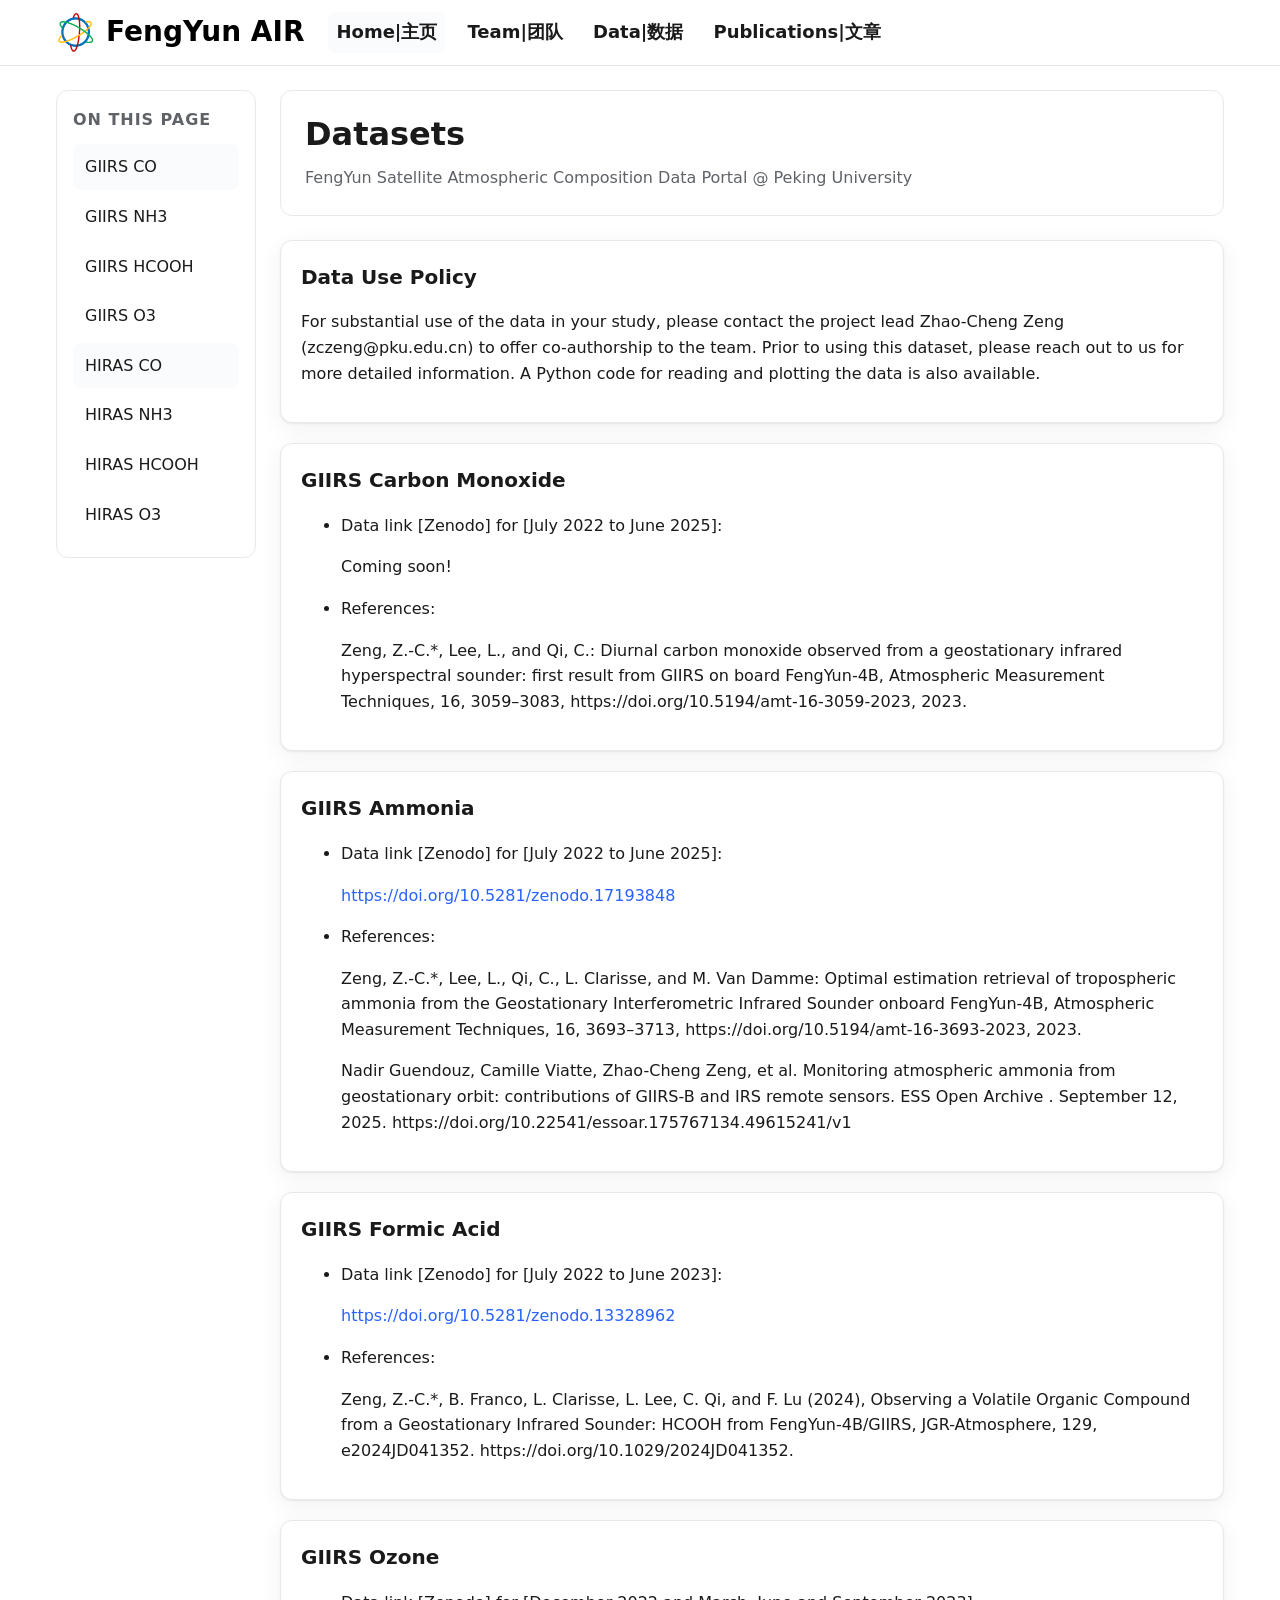
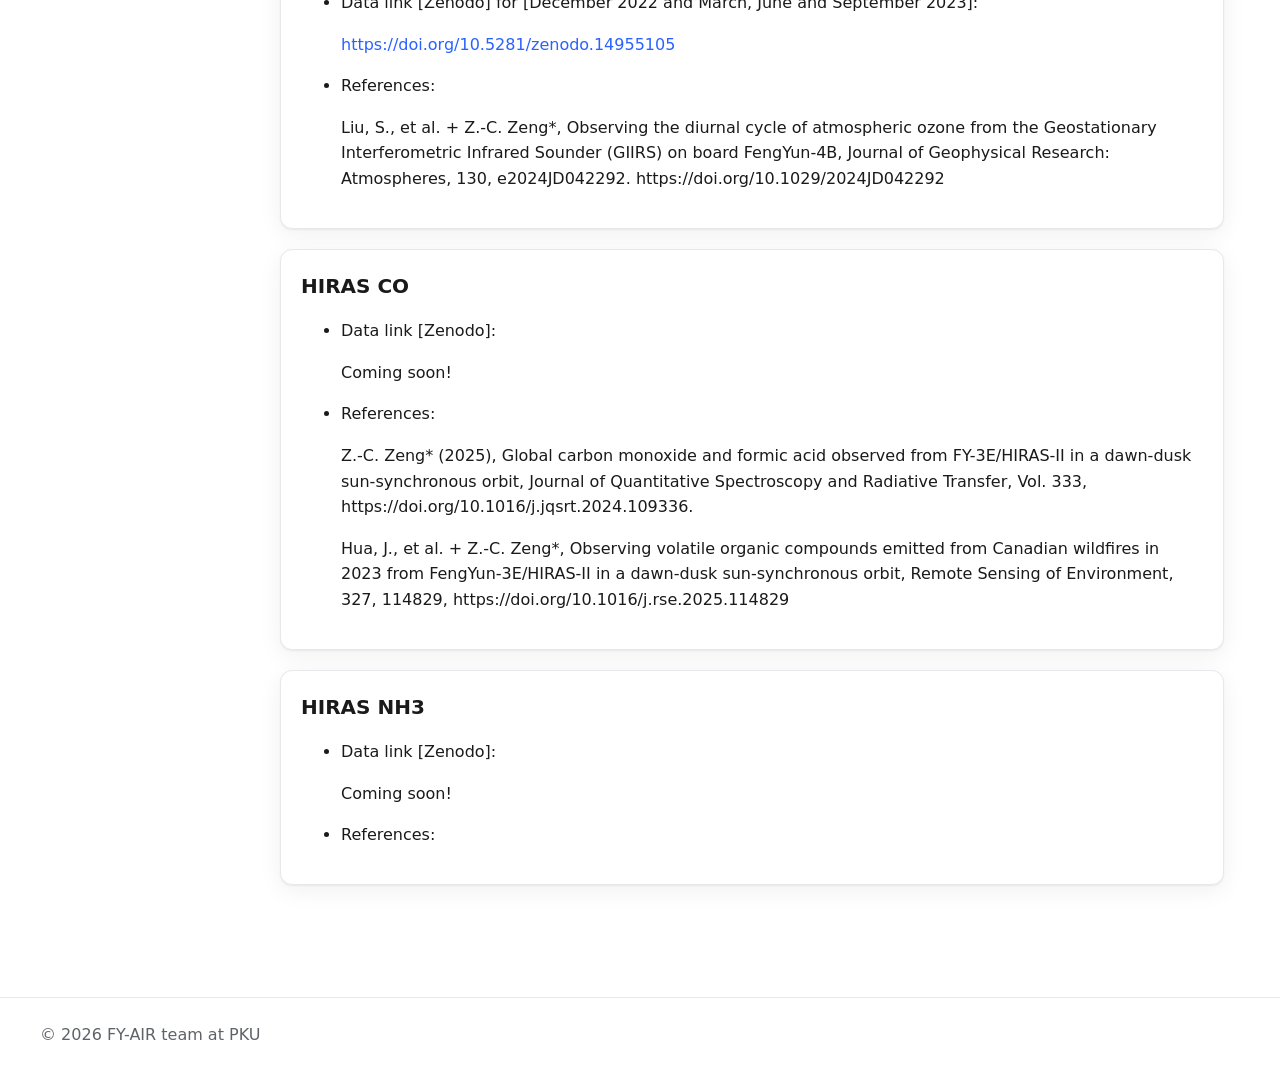
==== data.html @ 56b064bc "Update data.html" ====
<!doctype html>
<html lang="en">
<head>
  <meta charset="utf-8" />
  <meta name="viewport" content="width=device-width, initial-scale=1" />
  <title>FY-AIR</title>
  <meta name="description" content="FengYun satellite atmospheric composition" />
  <style>
    :root {
      --bg: #ffffff;
      --text: #1a1a1a;
      --muted: #5f6368;
      --border: #e6e8eb;
      --primary: #2962ff;
      --primary-ink: #1030a6;
      --nav-bg: #ffffff;
      --nav-blur: rgba(255,255,255,0.8);
      --code-bg: #f6f8fa;
      --card-bg: #fafbfc;
      --shadow: 0 1px 2px rgba(0,0,0,.06), 0 6px 24px rgba(0,0,0,.06);
      --radius: 12px;
      --sw: 1px;
      --content-max: 1200px;
      --sidebar-w: 200px;
    }

    *, *::before, *::after { box-sizing: border-box; }
    html, body { height: 100%; }
    body {
      margin: 0;
      font: 16px/1.6 system-ui, -apple-system, Segoe UI, Roboto, Ubuntu, Cantarell, Noto Sans, "Helvetica Neue", Arial;
      color: var(--text);
      background: var(--bg);
      -webkit-font-smoothing: antialiased;
      -moz-osx-font-smoothing: grayscale;
    }
    img { max-width: 100%; display: block; }
    a { color: var(--primary); text-decoration: none; }
    a:hover { text-decoration: underline; }
    code, pre { font-family: ui-monospace, SFMono-Regular, Menlo, Monaco, Consolas, "Liberation Mono", "Courier New", monospace; }

    .nav {
      position: sticky; top: 0; z-index: 50;
      backdrop-filter: saturate(1.2) blur(6px);
      background: var(--nav-blur);
      border-bottom: var(--sw) solid var(--border);
    }
    .nav .wrap {
      max-width: var(--content-max);
      margin: 0 auto;
      padding: 10px 16px;
      display: flex; align-items: center; gap: 16px;
    }
    .brand { display:flex; align-items:center; gap:10px; font-weight:700; font-size: 22px; }
    .brand .logo {
      position: relative;
      width: 28px;
      height: 28px;
    }
    .brand .logo span,
    .brand .logo::before,
    .brand .logo::after {
      content: '';
      position: absolute;
      border-radius: 50%;
      top: 50%;
      left: 50%;
      transform: translate(-50%, -50%);
      background: transparent;
      border: 2px solid;
    }
    .brand .logo span {
      width: 8px;
      height: 8px;
      border-color: blue;
      z-index: 3;
    }
    .brand .logo::before {
      width: 16px;
      height: 16px;
      border-color: green;
      z-index: 2;
    }
    .brand .logo::after {
      width: 24px;
      height: 24px;
      border-color: red;
      z-index: 1;
    }
    .brand-title {
      font-size: 28px;   /* larger than before (22px) */
      font-weight: 700;
      color: #000000;    /* pure black */
    }
    .navlinks { display:flex; gap:14px; margin-left: 8px; }
    .navlinks a { color: var(--text); padding:6px 8px; border-radius:8px; font-size: 18px; font-weight:600; }
    .navlinks a[aria-current="page"], .navlinks a:hover { background: var(--card-bg); text-decoration:none; }

    .spacer { flex: 1; }
    .menu-btn { display:none; margin-left:4px; border: var(--sw) solid var(--border); background:#fff; border-radius:8px; padding:8px 10px; }

    .layout {
      max-width: var(--content-max);
      margin: 0 auto; padding: 24px 16px 64px;
      display: grid; grid-template-columns: var(--sidebar-w) 1fr;
      gap: 24px;
    }

    .sidebar {
      position: sticky; top: 64px; align-self: start; border: var(--sw) solid var(--border); border-radius: var(--radius); padding: 16px; background: #fff;
      height: max-content;
    }
    .sidebar h3 { margin: 0 0 12px; font-size: 16px; font-weight: 700; text-transform: uppercase; letter-spacing: .06em; color: var(--muted); }
    .snav { list-style: none; padding: 0; margin: 0; }
    .snav li { margin: 4px 0; }
    .snav a { display: block; padding: 10px 12px; border-radius: 8px; color: var(--text); font-size: 16px; font-weight: 500; }
    .snav a.active, .snav a:hover { background: var(--card-bg); text-decoration: none; }

    .content { min-width: 0; }
    .hero {
      border: var(--sw) solid var(--border); border-radius: var(--radius); padding: 24px; background: #fff;
      display: grid; gap: 12px;
    }
    .hero h1 { font-size: 32px; line-height: 1.2; margin: 0; }
    .hero p { margin: 0; color: var(--muted); }
    .hero .cta { display: flex; flex-wrap: wrap; gap: 10px; margin-top: 6px; }
    .btn {
      display:inline-flex; align-items:center; gap:8px; padding:10px 14px; border-radius: 10px; border: var(--sw) solid var(--border); background:#fff;
      font-weight:600; text-decoration:none;
      box-shadow: var(--shadow);
    }
    .btn.primary { background: var(--primary); color:#fff; border-color: transparent; }
    .btn.primary:hover { filter: saturate(1.1) brightness(.98); }

    .three-boxes {
      margin-top: 24px;
      display: flex;
      flex-direction: column;
      gap: 20px;
    }
    .box {
      border: var(--sw) solid var(--border);
      border-radius: var(--radius);
      background: #fff;
      padding: 20px;
      box-shadow: var(--shadow);
    }
    .box h2 {
      margin-top: 0;
      font-size: 20px;
    }

    footer { border-top: var(--sw) solid var(--border); margin-top: 48px; padding: 24px 16px; color: var(--muted); }
    .footwrap { max-width: var(--content-max); margin: 0 auto; display: grid; gap: 12px; }

    @media (max-width: 1100px) {
      .layout { grid-template-columns: 1fr; }
      .sidebar { position: static; }
      .menu-btn { display:inline-flex; }
      .sidebar { display: none; }
      .sidebar.open { display: block; }
    }
  </style>
</head>
<body>
  <nav class="nav" aria-label="Main">
    <div class="wrap">
      <button class="menu-btn" aria-expanded="false" aria-controls="sidebar" id="menuToggle">☰ Menu</button>
      <a class="brand" href="#">
        <img src="img/logo.png" alt="FY-AIR logo" class="logo" style="width:40px;height:auto;" />
        <span class="brand-title">FengYun AIR</span>
      </a>
      <div class="navlinks" role="navigation" aria-label="Primary">
        <a href="index.html" aria-current="page">Home|主页</a>
        <a href="team.html">Team|团队</a>
        <a href="data.html">Data|数据</a>
        <a href="publications.html">Publications|文章</a>
      </div>
      <div class="spacer"></div>
    </div>
  </nav>

  <main class="layout">
    <aside class="sidebar" id="sidebar">
      <h3>On this page</h3>
      <ul class="snav">
        <li><a class="active" href="#giirsco">GIIRS CO</a></li>
        <li><a href="#giirsnh3">GIIRS NH3</a></li>
        <li><a href="#giirshcooh">GIIRS HCOOH</a></li>
        <li><a href="#giirso3">GIIRS O3</a></li>
        <li><a class="active" href="#hirasco">HIRAS CO</a></li>
        <li><a href="#hirasnh3">HIRAS NH3</a></li>
        <li><a href="#hirashcooh">HIRAS HCOOH</a></li>
        <li><a href="#hiraso3">HIRAS O3</a></li>
      </ul>
    </aside>

    <section class="content">
      <div class="hero">
        <h1>Datasets</h1>
        <p>FengYun Satellite Atmospheric Composition Data Portal @ Peking University</p>
      </div>

      <div class="three-boxes">
<!--         <div class="box">
          <h2>Image</h2>
          <img src="https://via.placeholder.com/400x250" alt="Placeholder image" />
        </div> -->
        <div class="box" id="Introduction">
          <h2>Data Use Policy</h2>
          <p>For substantial use of the data in your study, please contact the project lead Zhao-Cheng Zeng (zczeng@pku.edu.cn) to offer co-authorship to the team. 
            Prior to using this dataset, please reach out to us for more detailed information. 
            A Python code for reading and plotting the data is also available. 
            </p>
        </div>
        <div class="box" id="giirsco">
          <h2>GIIRS Carbon Monoxide</h2>
          <ul>
            <li>Data link [Zenodo] for [July 2022 to June 2025]:</li>
            <p>Coming soon!</p>
            <li>References:</li>
            <p>Zeng, Z.-C.*, Lee, L., and Qi, C.: Diurnal carbon monoxide observed from a geostationary infrared hyperspectral sounder: first result from GIIRS on board FengYun-4B, Atmospheric Measurement Techniques, 16, 3059–3083, https://doi.org/10.5194/amt-16-3059-2023, 2023.</p>
          </ul>
        </div>
        <div class="box" id="giirsnh3">
          <h2>GIIRS Ammonia</h2>
          <ul>
            <li>Data link [Zenodo] for [July 2022 to June 2025]:</li>
            <p><a href="https://doi.org/10.5281/zenodo.17193848">https://doi.org/10.5281/zenodo.17193848</a></p>
            <li>References:</li>
            <p>Zeng, Z.-C.*, Lee, L., Qi, C., L. Clarisse, and M. Van Damme: Optimal estimation retrieval of tropospheric ammonia from the Geostationary Interferometric Infrared Sounder onboard FengYun-4B, Atmospheric Measurement Techniques, 16, 3693–3713, https://doi.org/10.5194/amt-16-3693-2023, 2023.</p>
            <p>Nadir Guendouz, Camille Viatte, Zhao-Cheng Zeng, et al. Monitoring atmospheric ammonia from geostationary orbit: contributions of GIIRS-B and IRS remote sensors. ESS Open Archive . September 12, 2025. https://doi.org/10.22541/essoar.175767134.49615241/v1</p>
          </ul>
        </div>
        <div class="box" id="giirshcooh">
          <h2>GIIRS Formic Acid</h2>
          <ul>
            <li>Data link [Zenodo] for [July 2022 to June 2023]:</li>
            <p><a href="https://doi.org/10.5281/zenodo.13328962">https://doi.org/10.5281/zenodo.13328962</a></p>
            <li>References:</li>
            <p>Zeng, Z.-C.*, B. Franco, L. Clarisse, L. Lee, C. Qi, and F. Lu (2024), Observing a Volatile Organic Compound from a Geostationary Infrared Sounder: HCOOH from FengYun-4B/GIIRS, JGR-Atmosphere, 129, e2024JD041352. https://doi.org/10.1029/2024JD041352.</p>
          </ul>
        </div>
        <div class="box" id="giirso3">
          <h2>GIIRS Ozone</h2>
          <ul>
            <li>Data link [Zenodo] for [December 2022 and March, June and September 2023]:</li>
            <p><a href="https://doi.org/10.5281/zenodo.14955105">https://doi.org/10.5281/zenodo.14955105</a></p>
            <li>References:</li>
            <p>Liu, S., et al. + Z.-C. Zeng*, Observing the diurnal cycle of atmospheric ozone from the Geostationary Interferometric Infrared Sounder (GIIRS) on board FengYun-4B, Journal of Geophysical Research: Atmospheres, 130, e2024JD042292. https://doi.org/10.1029/2024JD042292</p>
          </ul>
        </div>
        <div class="box" id="hirasco">
          <h2>HIRAS CO</h2>
          <ul>
            <li>Data link [Zenodo]:</li>
            <p>Coming soon!</p>
            <li>References:</li>
            <p>Z.-C. Zeng* (2025), Global carbon monoxide and formic acid observed from FY-3E/HIRAS-II in a dawn-dusk sun-synchronous orbit, Journal of Quantitative Spectroscopy and Radiative Transfer, Vol. 333, https://doi.org/10.1016/j.jqsrt.2024.109336.</p>
            <p>Hua, J., et al. + Z.-C. Zeng*, Observing volatile organic compounds emitted from Canadian wildfires in 2023 from FengYun-3E/HIRAS-II in a dawn-dusk sun-synchronous orbit, Remote Sensing of Environment, 327, 114829, https://doi.org/10.1016/j.rse.2025.114829</p>
          </ul>
        </div>
        <div class="box" id="hirasnh3">
          <h2>HIRAS NH3</h2>
          <ul>
            <li>Data link [Zenodo]:</li>
            <p>Coming soon!</p>
            <li>References:</li>
            <p></p>
          </ul>
        </div>
      </div>

<!--       <article class="doc" id="team">
        <h1>Team</h1>
        <p>Introduce your project team members here.</p>
      </article>

      <article class="doc" id="data">
        <h1>Data</h1>
        <p>Describe your datasets, sources, and data access instructions.</p>
      </article>

      <article class="doc" id="publications">
        <h1>Publications</h1>
        <p>List your related publications and research outputs here.</p>
      </article> -->
    </section>
  </main>

  <footer>
    <div class="footwrap">
      <div>© <span id="year"></span> FY-AIR team at PKU </div>
    </div>
  </footer>

  <script>
    const y = document.getElementById('year'); if (y) y.textContent = new Date().getFullYear();
    const btn = document.getElementById('menuToggle');
    const sidebar = document.getElementById('sidebar');
    if (btn && sidebar) {
      btn.addEventListener('click', () => {
        const open = sidebar.classList.toggle('open');
        btn.setAttribute('aria-expanded', open ? 'true' : 'false');
      });
    }
  </script>
</body>
</html>
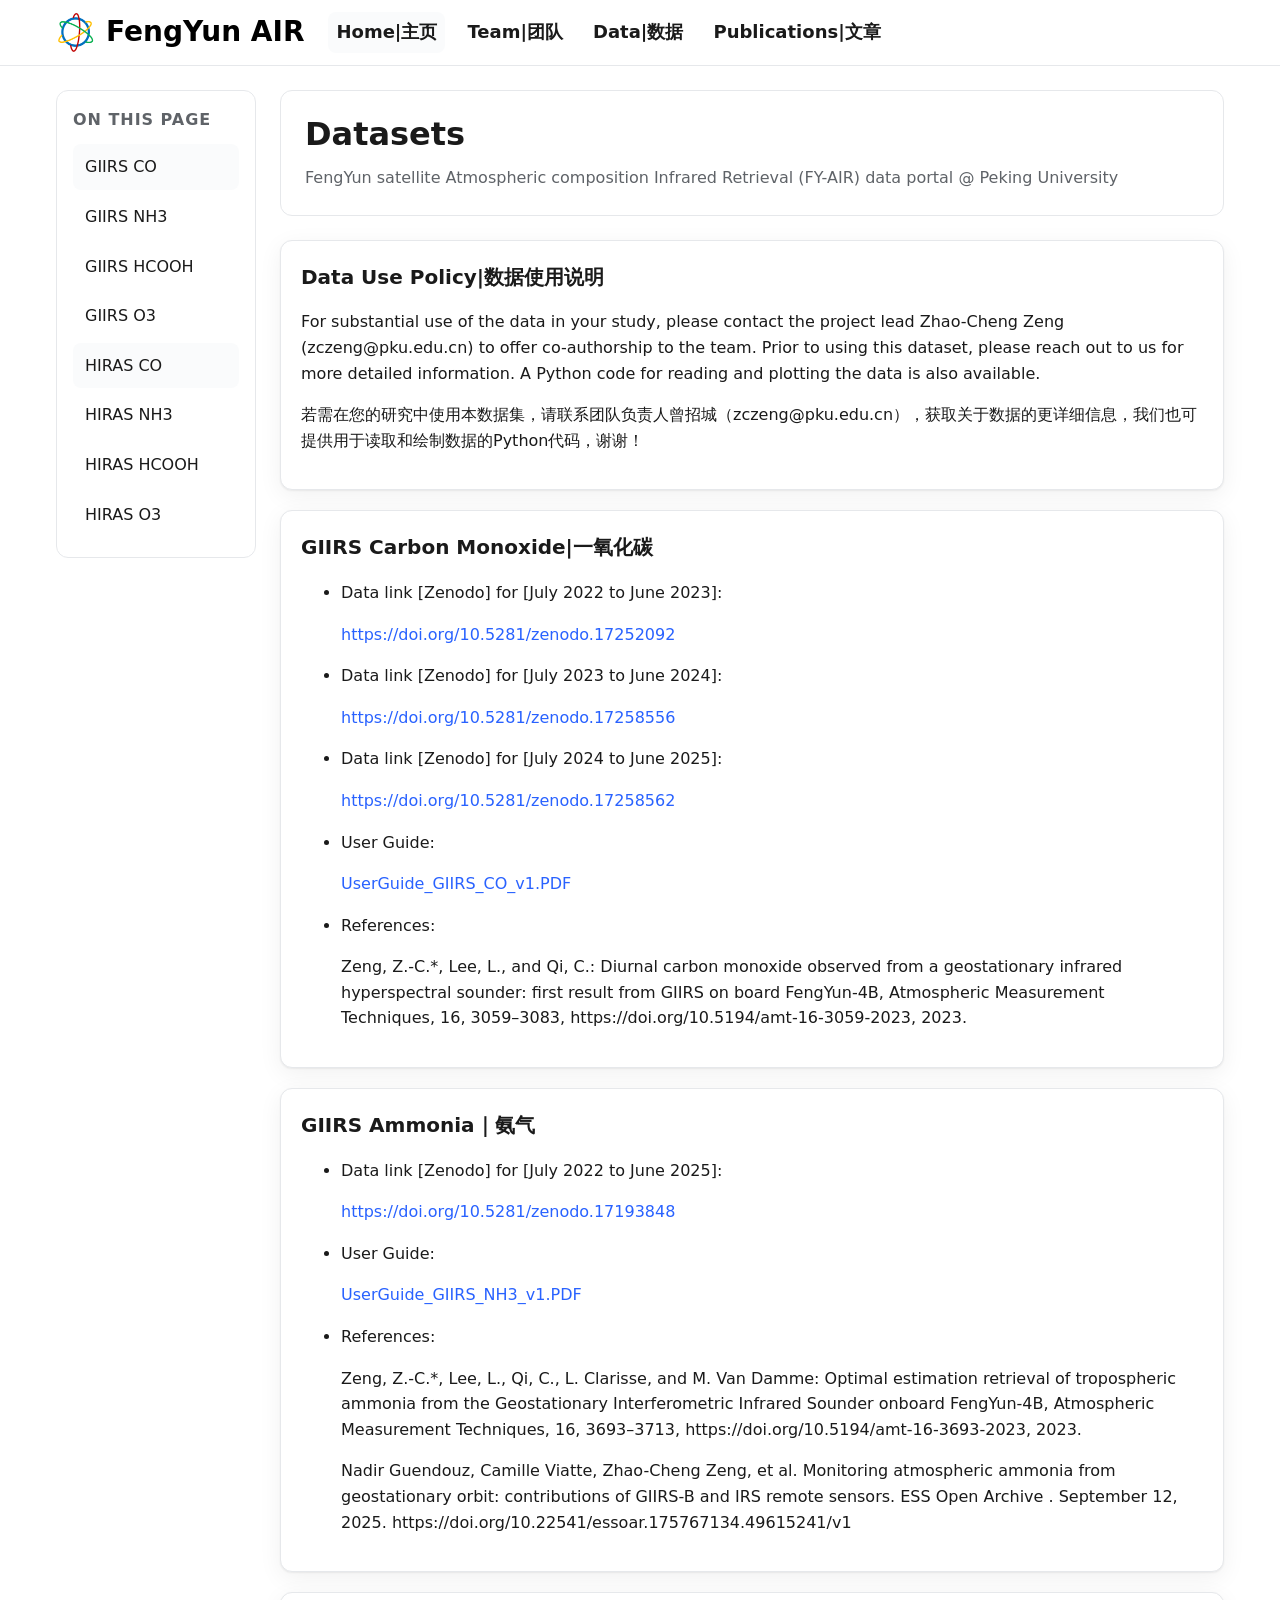
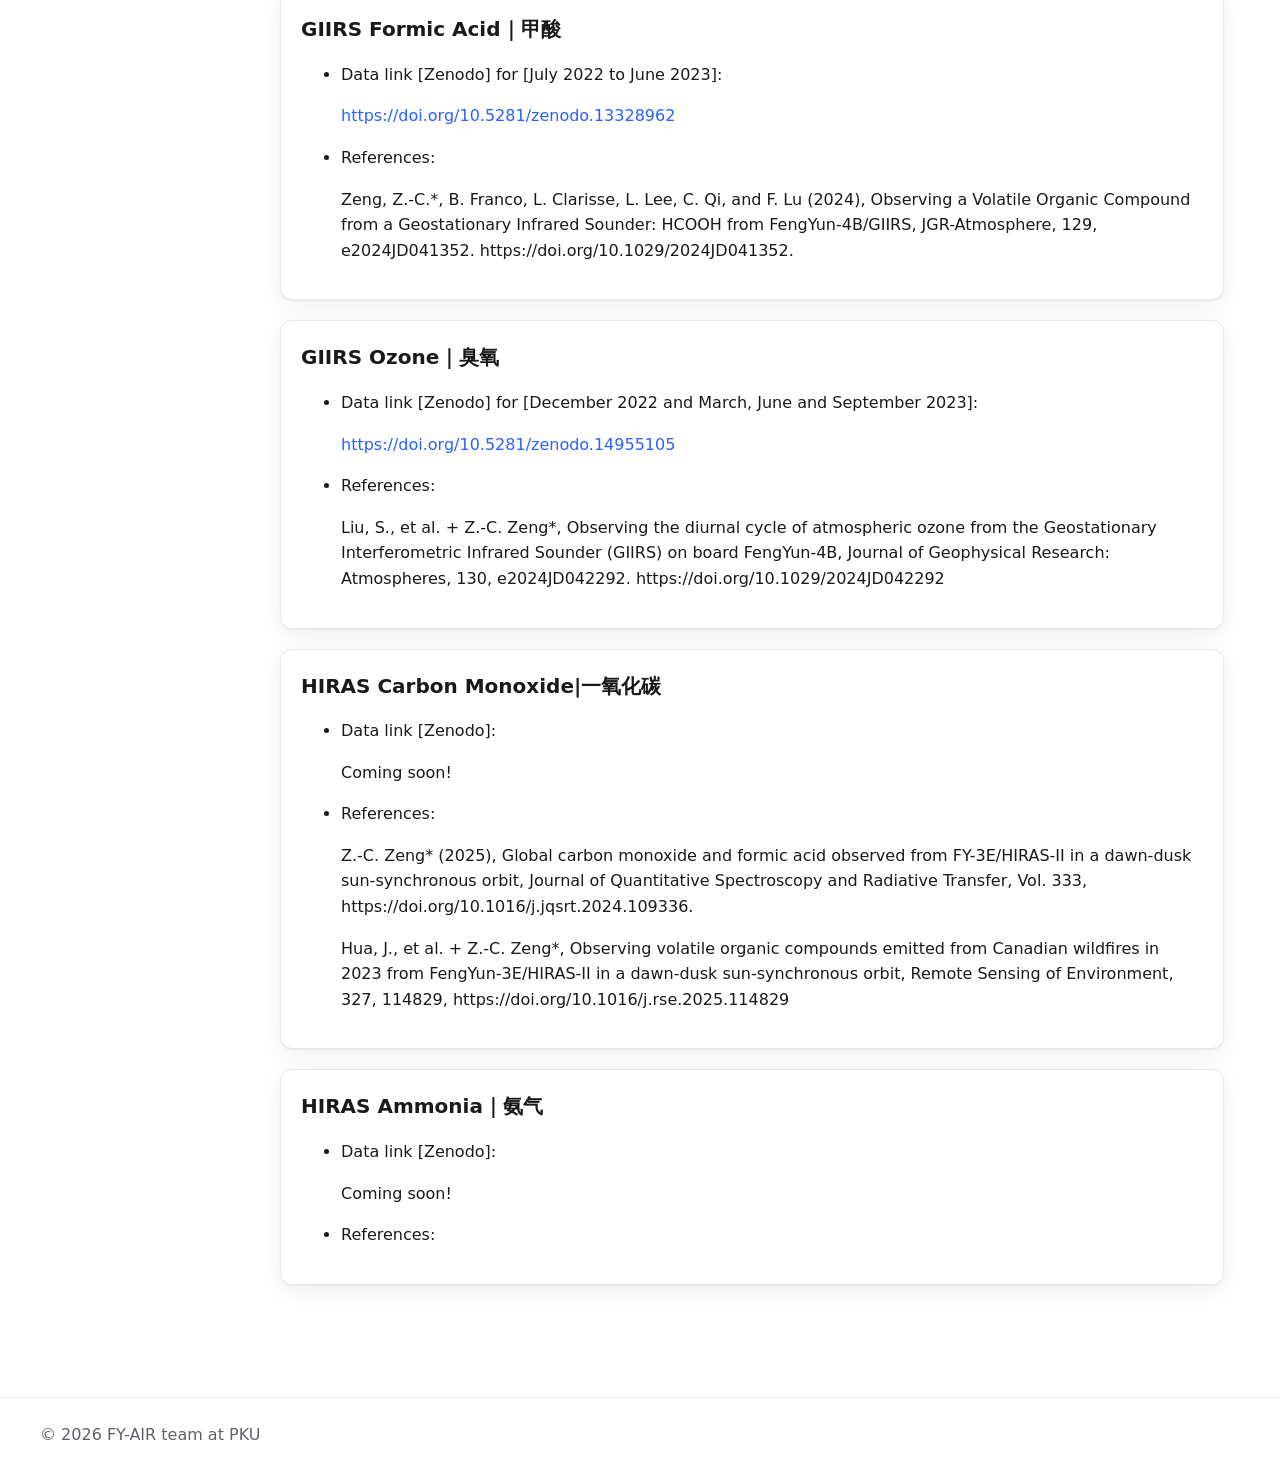
==== commit d416c220: "Update data.html" ====
--- a/data.html
+++ b/data.html
@@ -198,7 +198,7 @@
     <section class="content">
       <div class="hero">
         <h1>Datasets</h1>
-        <p>FengYun Satellite Atmospheric Composition Data Portal @ Peking University</p>
+        <p>FengYun satellite Atmospheric composition Infrared Retrieval (FY-AIR) data portal @ Peking University</p>
       </div>
 
       <div class="three-boxes">
@@ -207,33 +207,41 @@
           <img src="https://via.placeholder.com/400x250" alt="Placeholder image" />
         </div> -->
         <div class="box" id="Introduction">
-          <h2>Data Use Policy</h2>
+          <h2>Data Use Policy|数据使用说明</h2>
           <p>For substantial use of the data in your study, please contact the project lead Zhao-Cheng Zeng (zczeng@pku.edu.cn) to offer co-authorship to the team. 
             Prior to using this dataset, please reach out to us for more detailed information. 
-            A Python code for reading and plotting the data is also available. 
-            </p>
+            A Python code for reading and plotting the data is also available. </p>
+          <p>若需在您的研究中使用本数据集，请联系团队负责人曾招城（zczeng@pku.edu.cn），获取关于数据的更详细信息，我们也可提供用于读取和绘制数据的Python代码，谢谢！</p>
         </div>
         <div class="box" id="giirsco">
-          <h2>GIIRS Carbon Monoxide</h2>
-          <ul>
-            <li>Data link [Zenodo] for [July 2022 to June 2025]:</li>
-            <p>Coming soon!</p>
+          <h2>GIIRS Carbon Monoxide|一氧化碳</h2>
+          <ul>
+            <li>Data link [Zenodo] for [July 2022 to June 2023]:</li>
+            <p><a href="https://doi.org/10.5281/zenodo.17252092">https://doi.org/10.5281/zenodo.17252092</a></p>
+            <li>Data link [Zenodo] for [July 2023 to June 2024]:</li>
+            <p><a href="https://doi.org/10.5281/zenodo.17258556">https://doi.org/10.5281/zenodo.17258556</a></p>
+            <li>Data link [Zenodo] for [July 2024 to June 2025]:</li>
+            <p><a href="https://doi.org/10.5281/zenodo.17258562">https://doi.org/10.5281/zenodo.17258562</a></p>
+            <li>User Guide:</li>
+            <p><a href="doc/UserGuide_GIIRS_CO_v1.PDF">UserGuide_GIIRS_CO_v1.PDF</a></p>
             <li>References:</li>
             <p>Zeng, Z.-C.*, Lee, L., and Qi, C.: Diurnal carbon monoxide observed from a geostationary infrared hyperspectral sounder: first result from GIIRS on board FengYun-4B, Atmospheric Measurement Techniques, 16, 3059–3083, https://doi.org/10.5194/amt-16-3059-2023, 2023.</p>
           </ul>
         </div>
         <div class="box" id="giirsnh3">
-          <h2>GIIRS Ammonia</h2>
+          <h2>GIIRS Ammonia｜氨气</h2>
           <ul>
             <li>Data link [Zenodo] for [July 2022 to June 2025]:</li>
             <p><a href="https://doi.org/10.5281/zenodo.17193848">https://doi.org/10.5281/zenodo.17193848</a></p>
+            <li>User Guide:</li>
+            <p><a href="doc/UserGuide_GIIRS_NH3_v1.PDF">UserGuide_GIIRS_NH3_v1.PDF</a></p>
             <li>References:</li>
             <p>Zeng, Z.-C.*, Lee, L., Qi, C., L. Clarisse, and M. Van Damme: Optimal estimation retrieval of tropospheric ammonia from the Geostationary Interferometric Infrared Sounder onboard FengYun-4B, Atmospheric Measurement Techniques, 16, 3693–3713, https://doi.org/10.5194/amt-16-3693-2023, 2023.</p>
             <p>Nadir Guendouz, Camille Viatte, Zhao-Cheng Zeng, et al. Monitoring atmospheric ammonia from geostationary orbit: contributions of GIIRS-B and IRS remote sensors. ESS Open Archive . September 12, 2025. https://doi.org/10.22541/essoar.175767134.49615241/v1</p>
           </ul>
         </div>
         <div class="box" id="giirshcooh">
-          <h2>GIIRS Formic Acid</h2>
+          <h2>GIIRS Formic Acid｜甲酸</h2>
           <ul>
             <li>Data link [Zenodo] for [July 2022 to June 2023]:</li>
             <p><a href="https://doi.org/10.5281/zenodo.13328962">https://doi.org/10.5281/zenodo.13328962</a></p>
@@ -242,7 +250,7 @@
           </ul>
         </div>
         <div class="box" id="giirso3">
-          <h2>GIIRS Ozone</h2>
+          <h2>GIIRS Ozone｜臭氧</h2>
           <ul>
             <li>Data link [Zenodo] for [December 2022 and March, June and September 2023]:</li>
             <p><a href="https://doi.org/10.5281/zenodo.14955105">https://doi.org/10.5281/zenodo.14955105</a></p>
@@ -251,7 +259,7 @@
           </ul>
         </div>
         <div class="box" id="hirasco">
-          <h2>HIRAS CO</h2>
+          <h2>HIRAS Carbon Monoxide|一氧化碳</h2>
           <ul>
             <li>Data link [Zenodo]:</li>
             <p>Coming soon!</p>
@@ -261,7 +269,7 @@
           </ul>
         </div>
         <div class="box" id="hirasnh3">
-          <h2>HIRAS NH3</h2>
+          <h2>HIRAS Ammonia｜氨气</h2>
           <ul>
             <li>Data link [Zenodo]:</li>
             <p>Coming soon!</p>
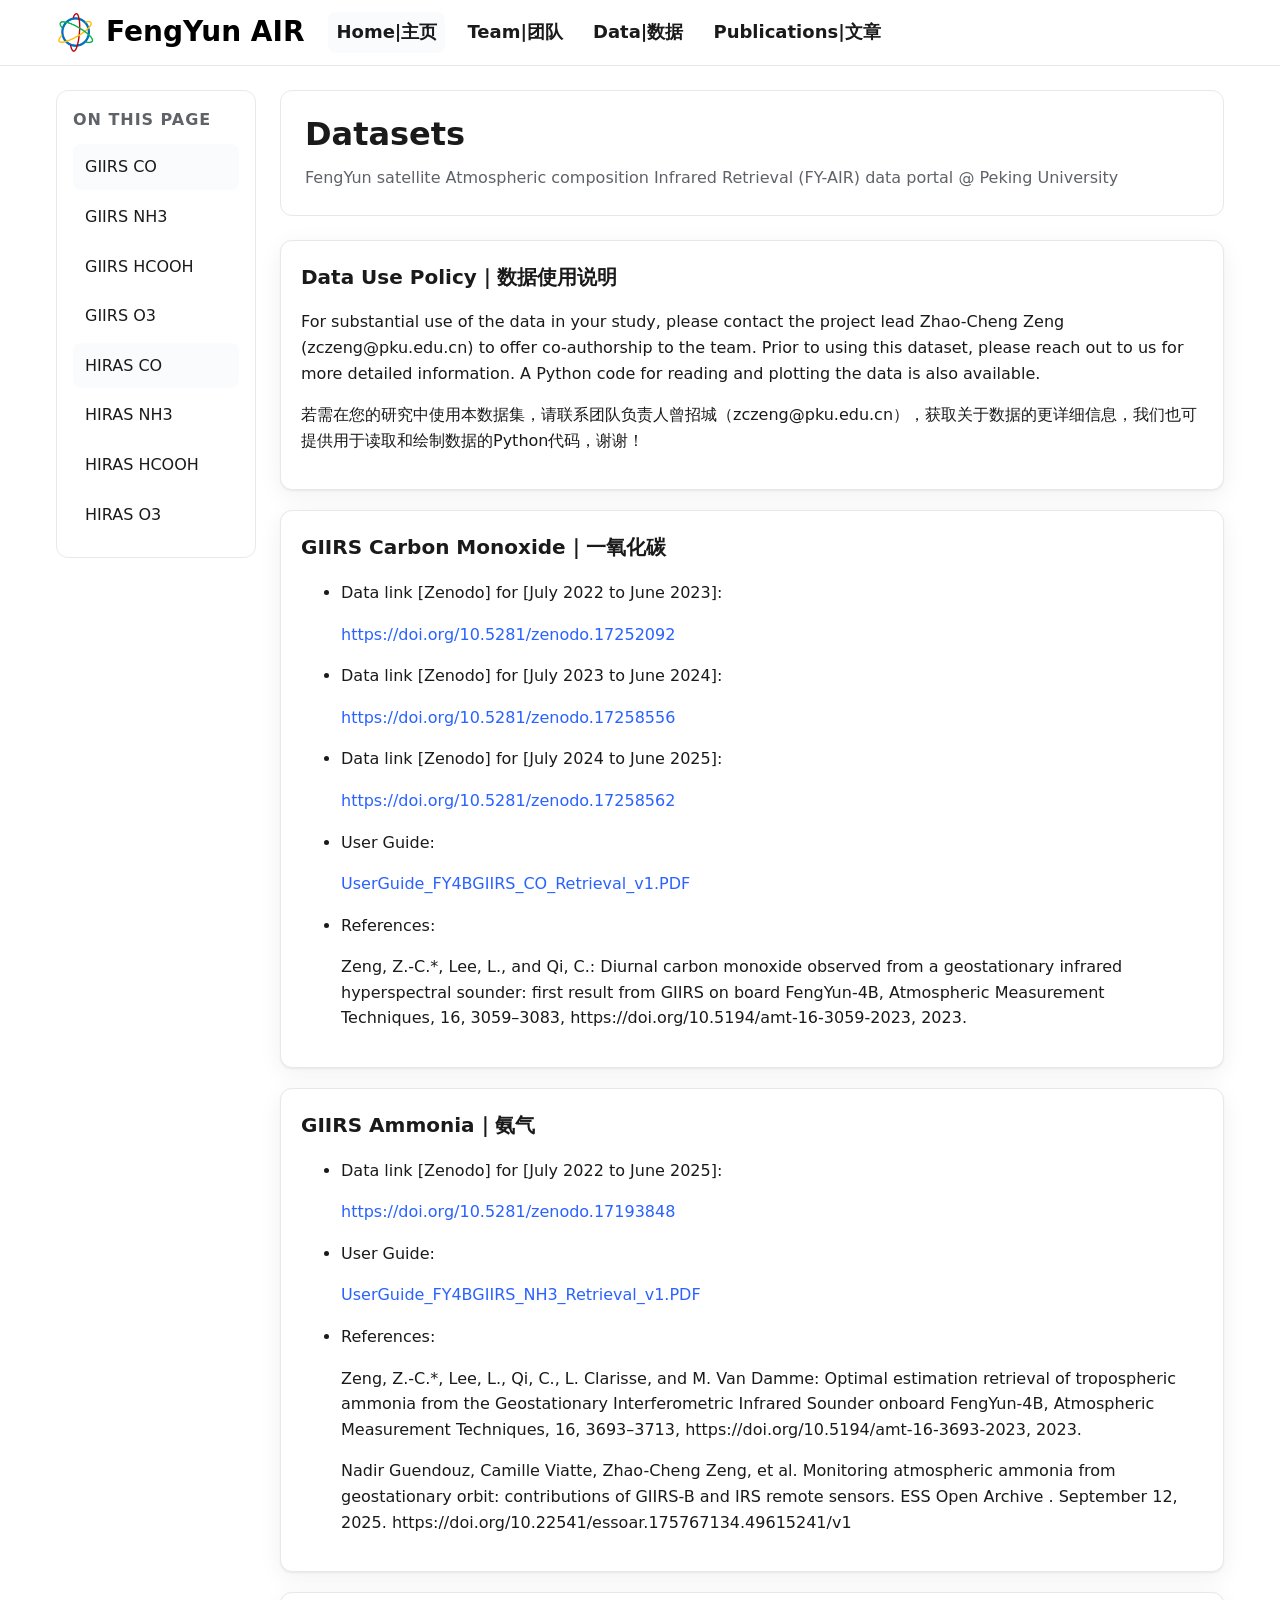
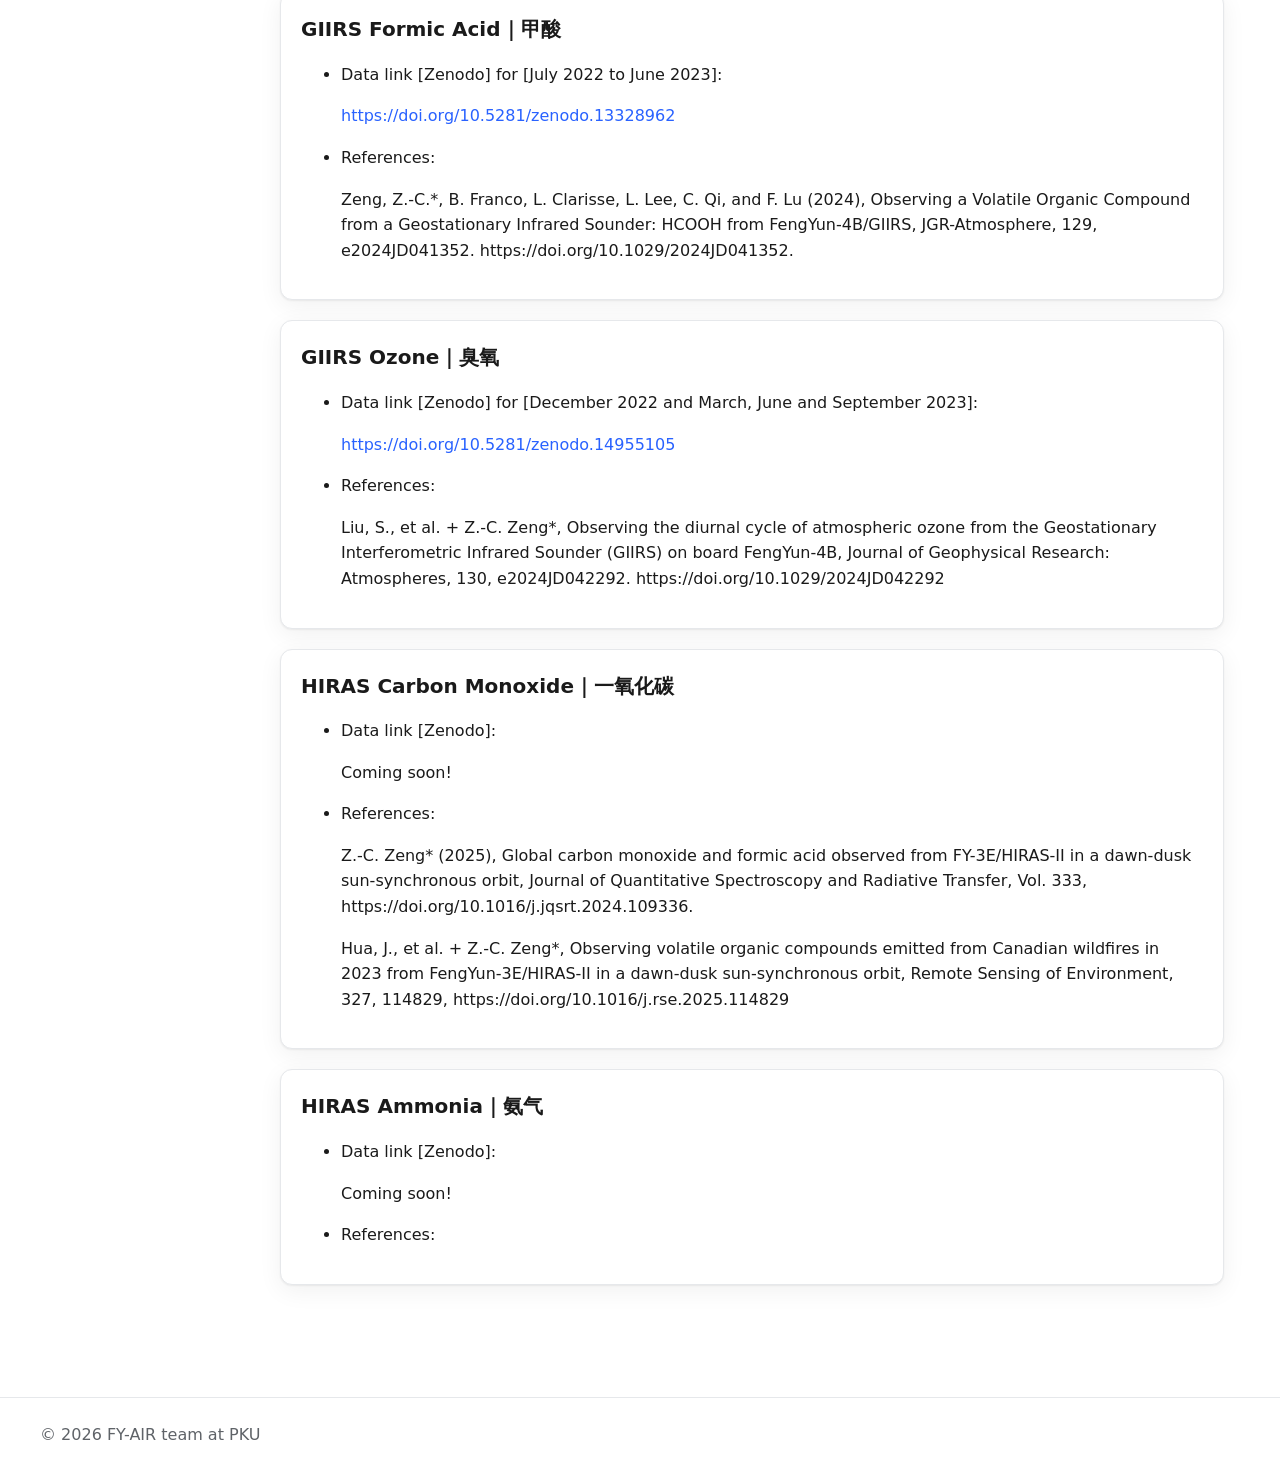
==== commit 5d00692c: "Update data.html" ====
--- a/data.html
+++ b/data.html
@@ -207,14 +207,14 @@
           <img src="https://via.placeholder.com/400x250" alt="Placeholder image" />
         </div> -->
         <div class="box" id="Introduction">
-          <h2>Data Use Policy|数据使用说明</h2>
+          <h2>Data Use Policy｜数据使用说明</h2>
           <p>For substantial use of the data in your study, please contact the project lead Zhao-Cheng Zeng (zczeng@pku.edu.cn) to offer co-authorship to the team. 
             Prior to using this dataset, please reach out to us for more detailed information. 
             A Python code for reading and plotting the data is also available. </p>
           <p>若需在您的研究中使用本数据集，请联系团队负责人曾招城（zczeng@pku.edu.cn），获取关于数据的更详细信息，我们也可提供用于读取和绘制数据的Python代码，谢谢！</p>
         </div>
         <div class="box" id="giirsco">
-          <h2>GIIRS Carbon Monoxide|一氧化碳</h2>
+          <h2>GIIRS Carbon Monoxide｜一氧化碳</h2>
           <ul>
             <li>Data link [Zenodo] for [July 2022 to June 2023]:</li>
             <p><a href="https://doi.org/10.5281/zenodo.17252092">https://doi.org/10.5281/zenodo.17252092</a></p>
@@ -223,7 +223,7 @@
             <li>Data link [Zenodo] for [July 2024 to June 2025]:</li>
             <p><a href="https://doi.org/10.5281/zenodo.17258562">https://doi.org/10.5281/zenodo.17258562</a></p>
             <li>User Guide:</li>
-            <p><a href="doc/UserGuide_GIIRS_CO_v1.PDF">UserGuide_GIIRS_CO_v1.PDF</a></p>
+            <p><a href="doc/UserGuide_FY4BGIIRS_CO_Retrieval_v1.PDF">UserGuide_FY4BGIIRS_CO_Retrieval_v1.PDF</a></p>
             <li>References:</li>
             <p>Zeng, Z.-C.*, Lee, L., and Qi, C.: Diurnal carbon monoxide observed from a geostationary infrared hyperspectral sounder: first result from GIIRS on board FengYun-4B, Atmospheric Measurement Techniques, 16, 3059–3083, https://doi.org/10.5194/amt-16-3059-2023, 2023.</p>
           </ul>
@@ -234,7 +234,7 @@
             <li>Data link [Zenodo] for [July 2022 to June 2025]:</li>
             <p><a href="https://doi.org/10.5281/zenodo.17193848">https://doi.org/10.5281/zenodo.17193848</a></p>
             <li>User Guide:</li>
-            <p><a href="doc/UserGuide_GIIRS_NH3_v1.PDF">UserGuide_GIIRS_NH3_v1.PDF</a></p>
+            <p><a href="doc/UserGuide_FY4BGIIRS_NH3_Retrieval_v1.PDF">UserGuide_FY4BGIIRS_NH3_Retrieval_v1.PDF</a></p>
             <li>References:</li>
             <p>Zeng, Z.-C.*, Lee, L., Qi, C., L. Clarisse, and M. Van Damme: Optimal estimation retrieval of tropospheric ammonia from the Geostationary Interferometric Infrared Sounder onboard FengYun-4B, Atmospheric Measurement Techniques, 16, 3693–3713, https://doi.org/10.5194/amt-16-3693-2023, 2023.</p>
             <p>Nadir Guendouz, Camille Viatte, Zhao-Cheng Zeng, et al. Monitoring atmospheric ammonia from geostationary orbit: contributions of GIIRS-B and IRS remote sensors. ESS Open Archive . September 12, 2025. https://doi.org/10.22541/essoar.175767134.49615241/v1</p>
@@ -259,7 +259,7 @@
           </ul>
         </div>
         <div class="box" id="hirasco">
-          <h2>HIRAS Carbon Monoxide|一氧化碳</h2>
+          <h2>HIRAS Carbon Monoxide｜一氧化碳</h2>
           <ul>
             <li>Data link [Zenodo]:</li>
             <p>Coming soon!</p>
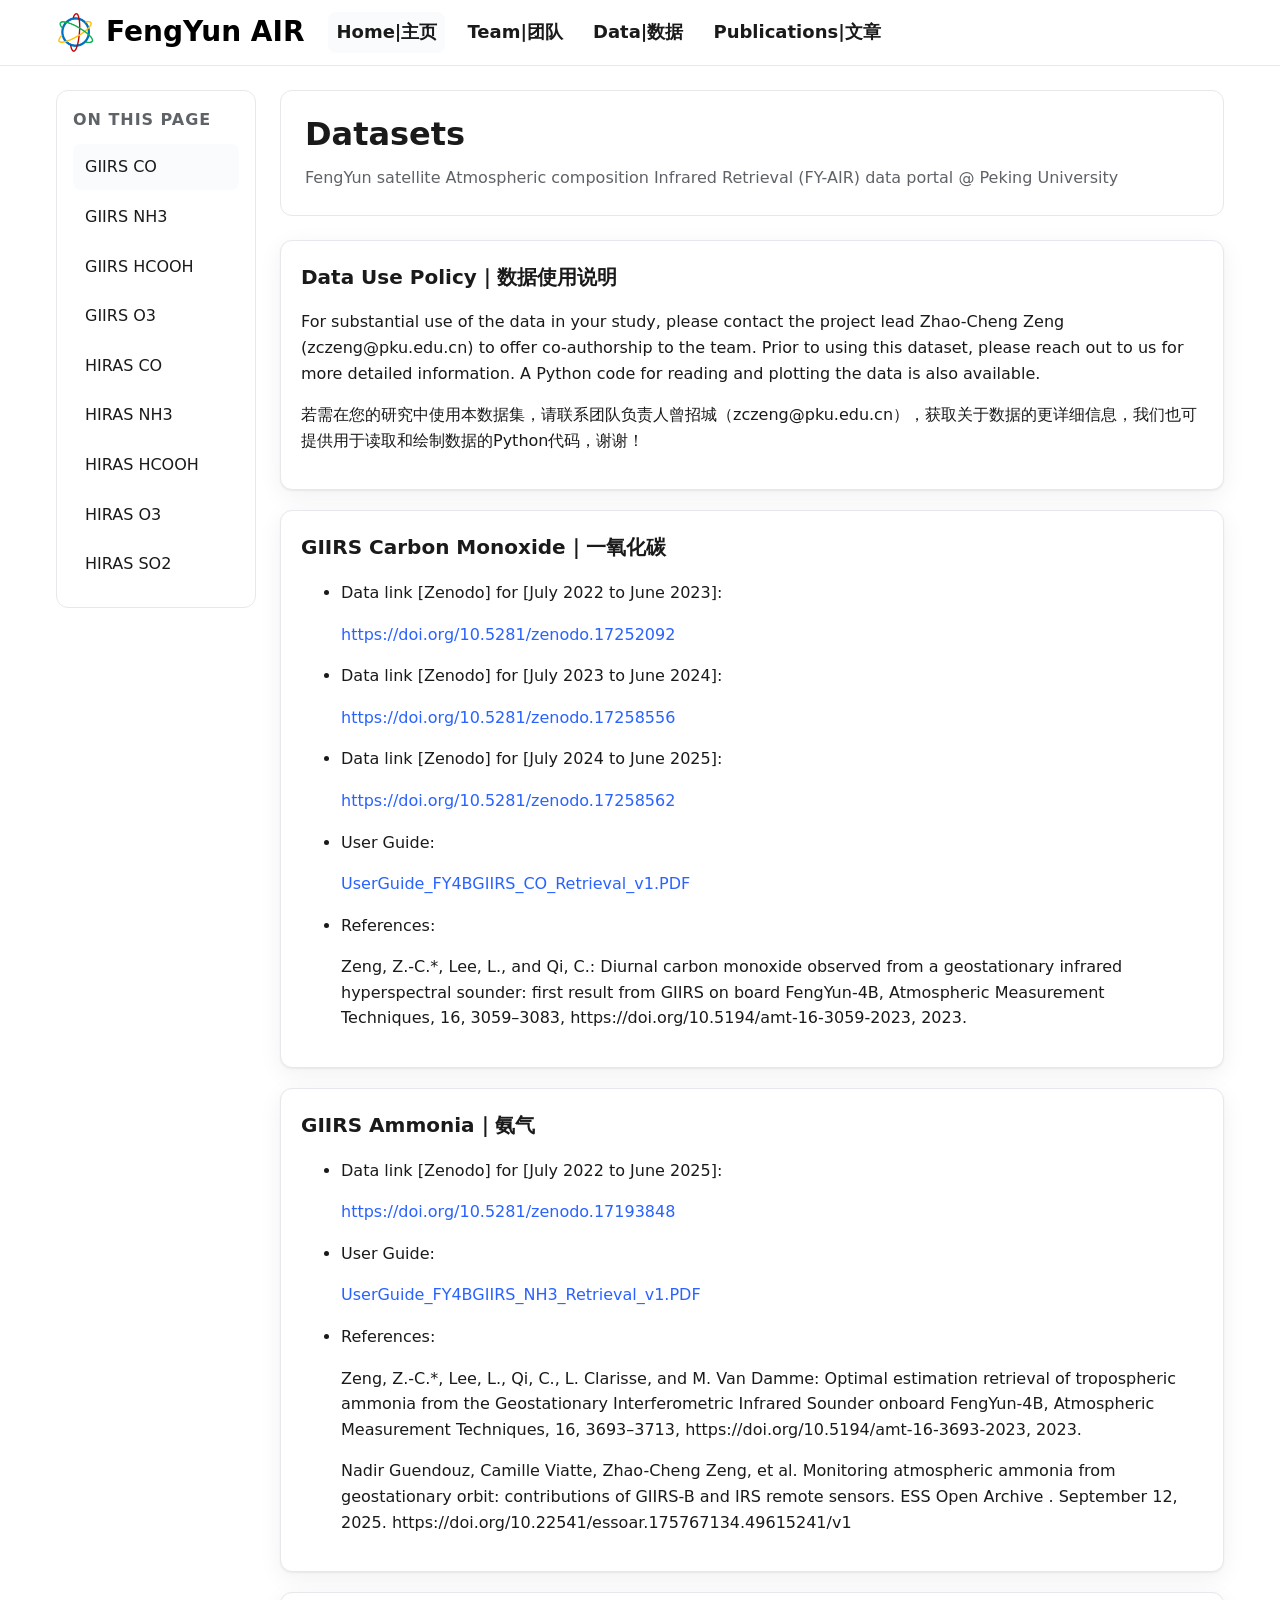
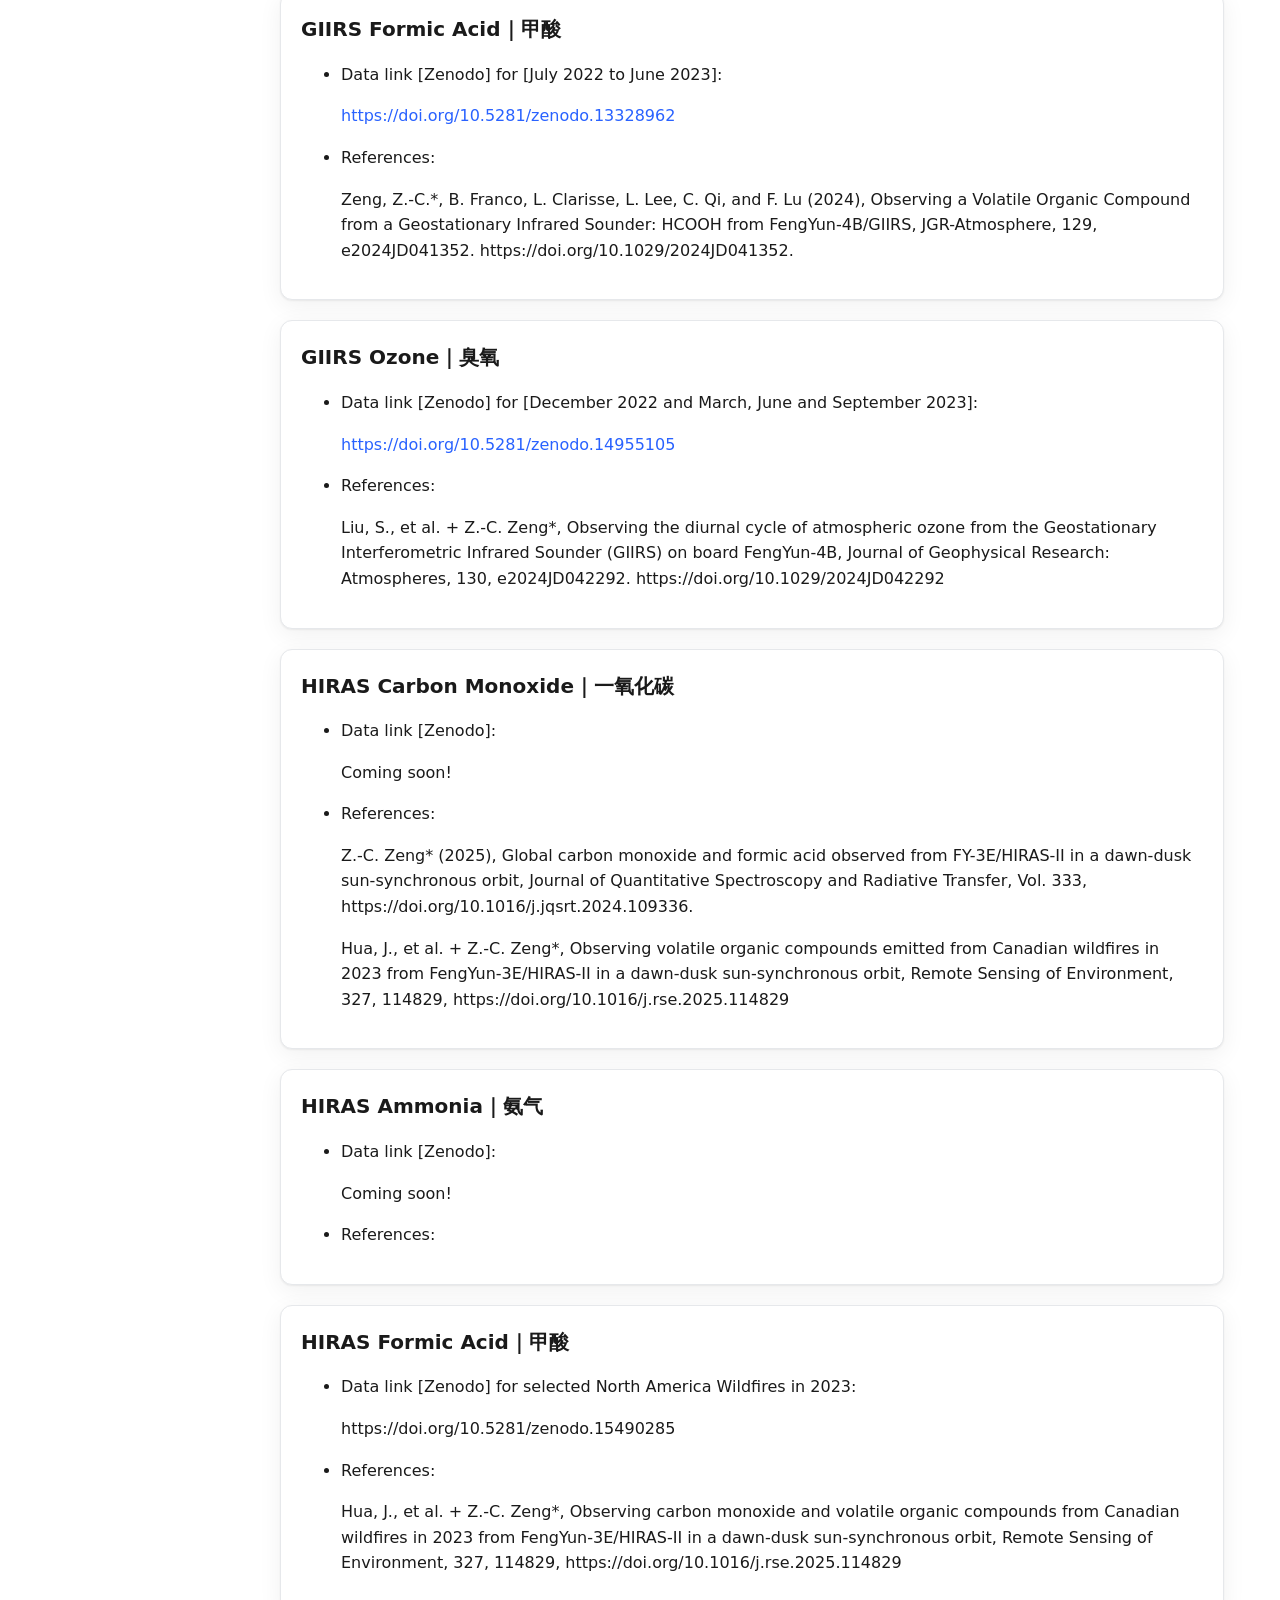
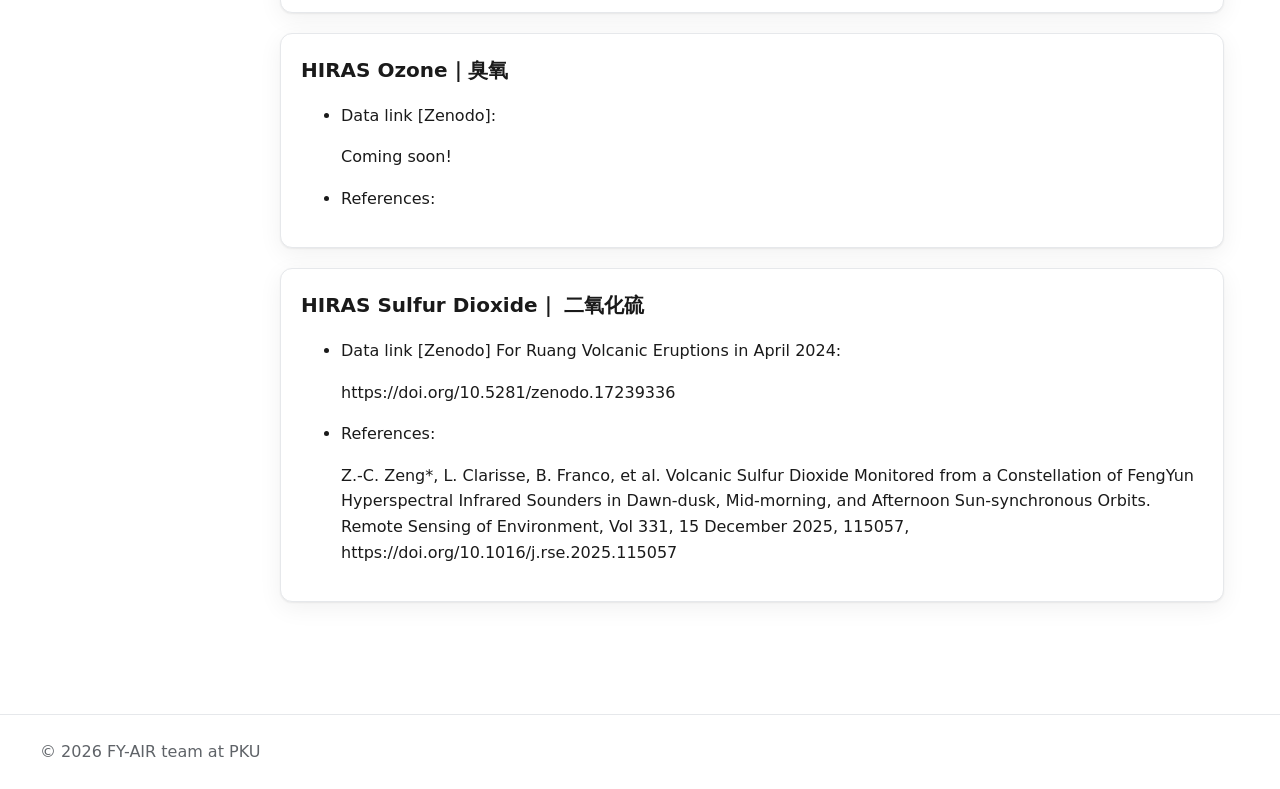
==== commit b39c2ed9: "Update data.html" ====
--- a/data.html
+++ b/data.html
@@ -188,10 +188,11 @@
         <li><a href="#giirsnh3">GIIRS NH3</a></li>
         <li><a href="#giirshcooh">GIIRS HCOOH</a></li>
         <li><a href="#giirso3">GIIRS O3</a></li>
-        <li><a class="active" href="#hirasco">HIRAS CO</a></li>
+        <li><a href="#hirasco">HIRAS CO</a></li>
         <li><a href="#hirasnh3">HIRAS NH3</a></li>
         <li><a href="#hirashcooh">HIRAS HCOOH</a></li>
         <li><a href="#hiraso3">HIRAS O3</a></li>
+        <li><a href="#hirasso2">HIRAS SO2</a></li>
       </ul>
     </aside>
 
@@ -277,6 +278,33 @@
             <p></p>
           </ul>
         </div>
+        <div class="box" id="hirashcooh">
+          <h2>HIRAS Formic Acid｜甲酸</h2>
+          <ul>
+            <li>Data link [Zenodo] for selected North America Wildfires in 2023:</li>
+            <p>https://doi.org/10.5281/zenodo.15490285</p>
+            <li>References:</li>
+            <p>Hua, J., et al. + Z.-C. Zeng*, Observing carbon monoxide and volatile organic compounds from Canadian wildfires in 2023 from FengYun-3E/HIRAS-II in a dawn-dusk sun-synchronous orbit, Remote Sensing of Environment, 327, 114829, https://doi.org/10.1016/j.rse.2025.114829</p>
+          </ul>
+        </div>
+        <div class="box" id="hiraso3">
+          <h2>HIRAS Ozone｜臭氧</h2>
+          <ul>
+            <li>Data link [Zenodo]:</li>
+            <p>Coming soon!</p>
+            <li>References:</li>
+            <p></p>
+          </ul>
+        </div>
+        <div class="box" id="hirasso2">
+          <h2>HIRAS Sulfur Dioxide｜ 二氧化硫</h2>
+          <ul>
+            <li>Data link [Zenodo] For Ruang Volcanic Eruptions in April 2024:</li>
+            <p>https://doi.org/10.5281/zenodo.17239336</p>
+            <li>References:</li>
+            <p>Z.-C. Zeng*, L. Clarisse, B. Franco, et al. Volcanic Sulfur Dioxide Monitored from a Constellation of FengYun Hyperspectral Infrared Sounders in Dawn-dusk, Mid-morning, and Afternoon Sun-synchronous Orbits. Remote Sensing of Environment, Vol 331, 15 December 2025, 115057, https://doi.org/10.1016/j.rse.2025.115057</p>
+          </ul>
+        </div>
       </div>
 
 <!--       <article class="doc" id="team">
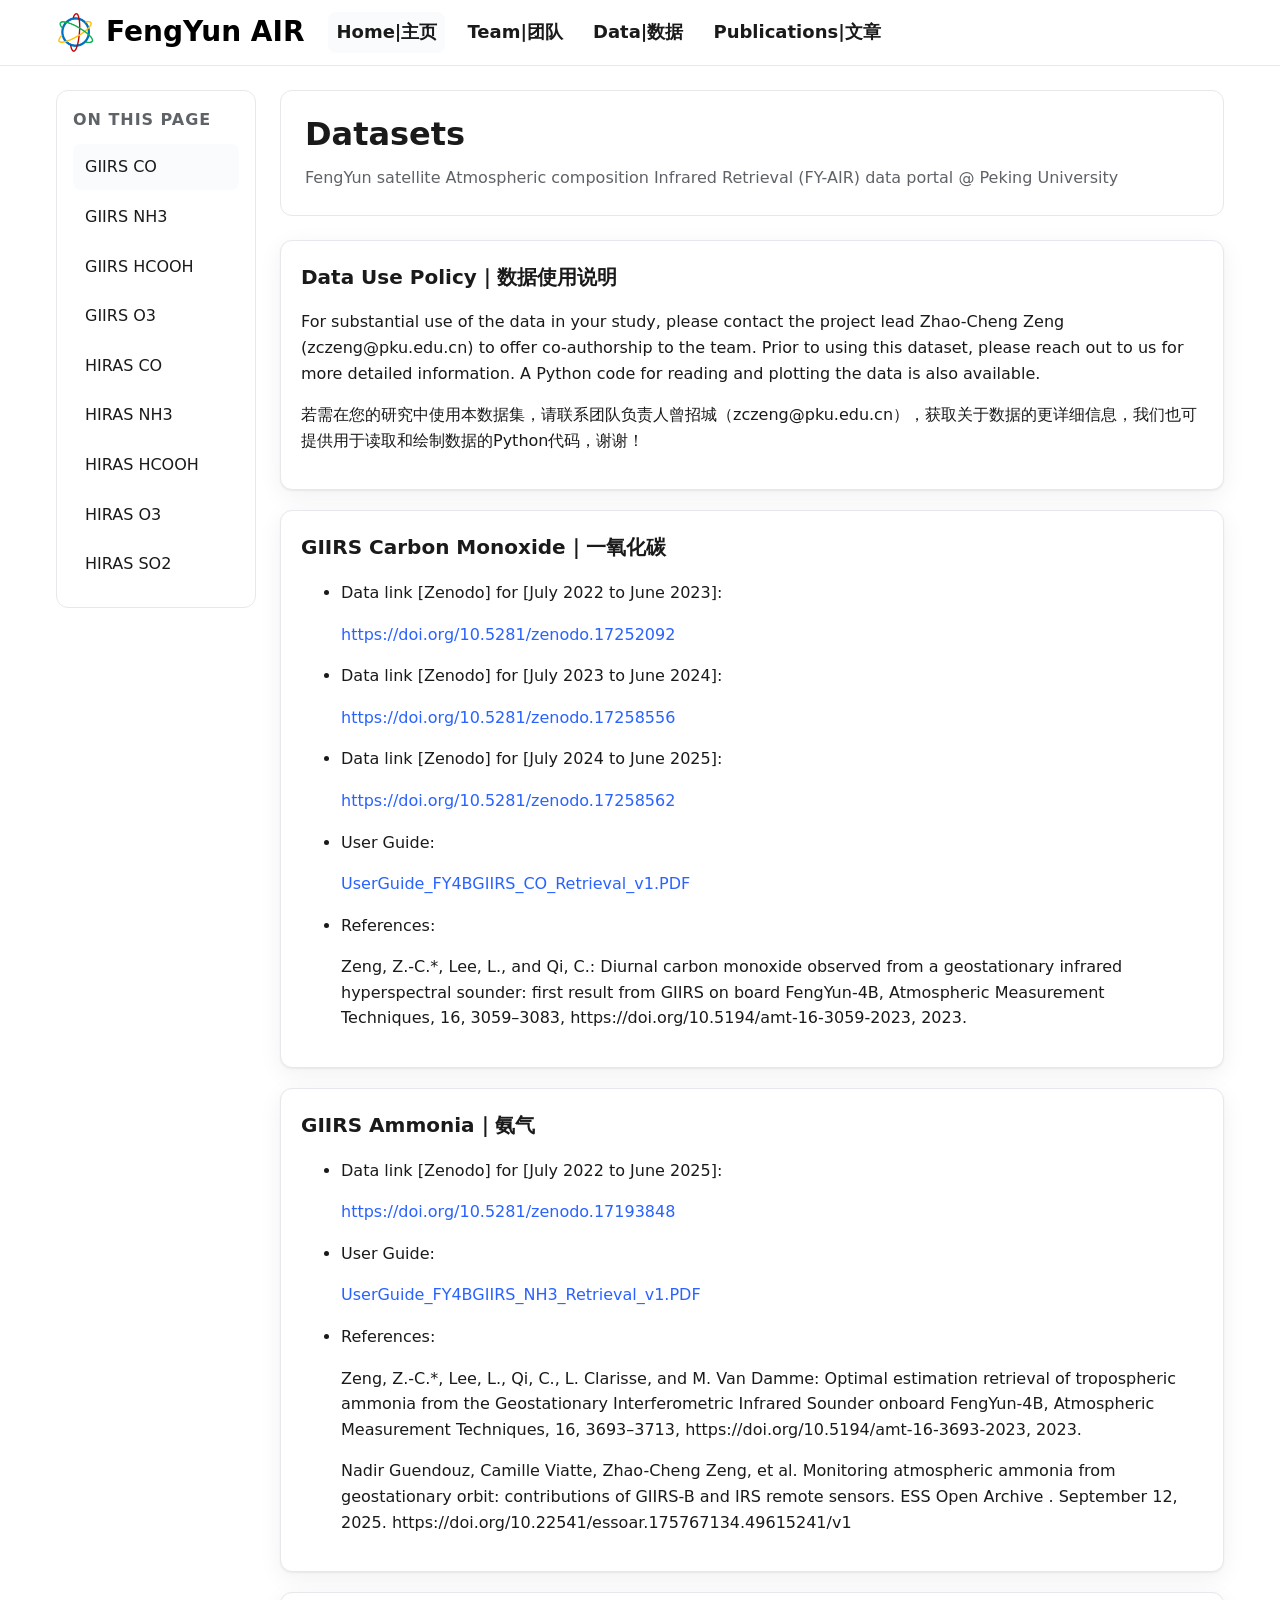
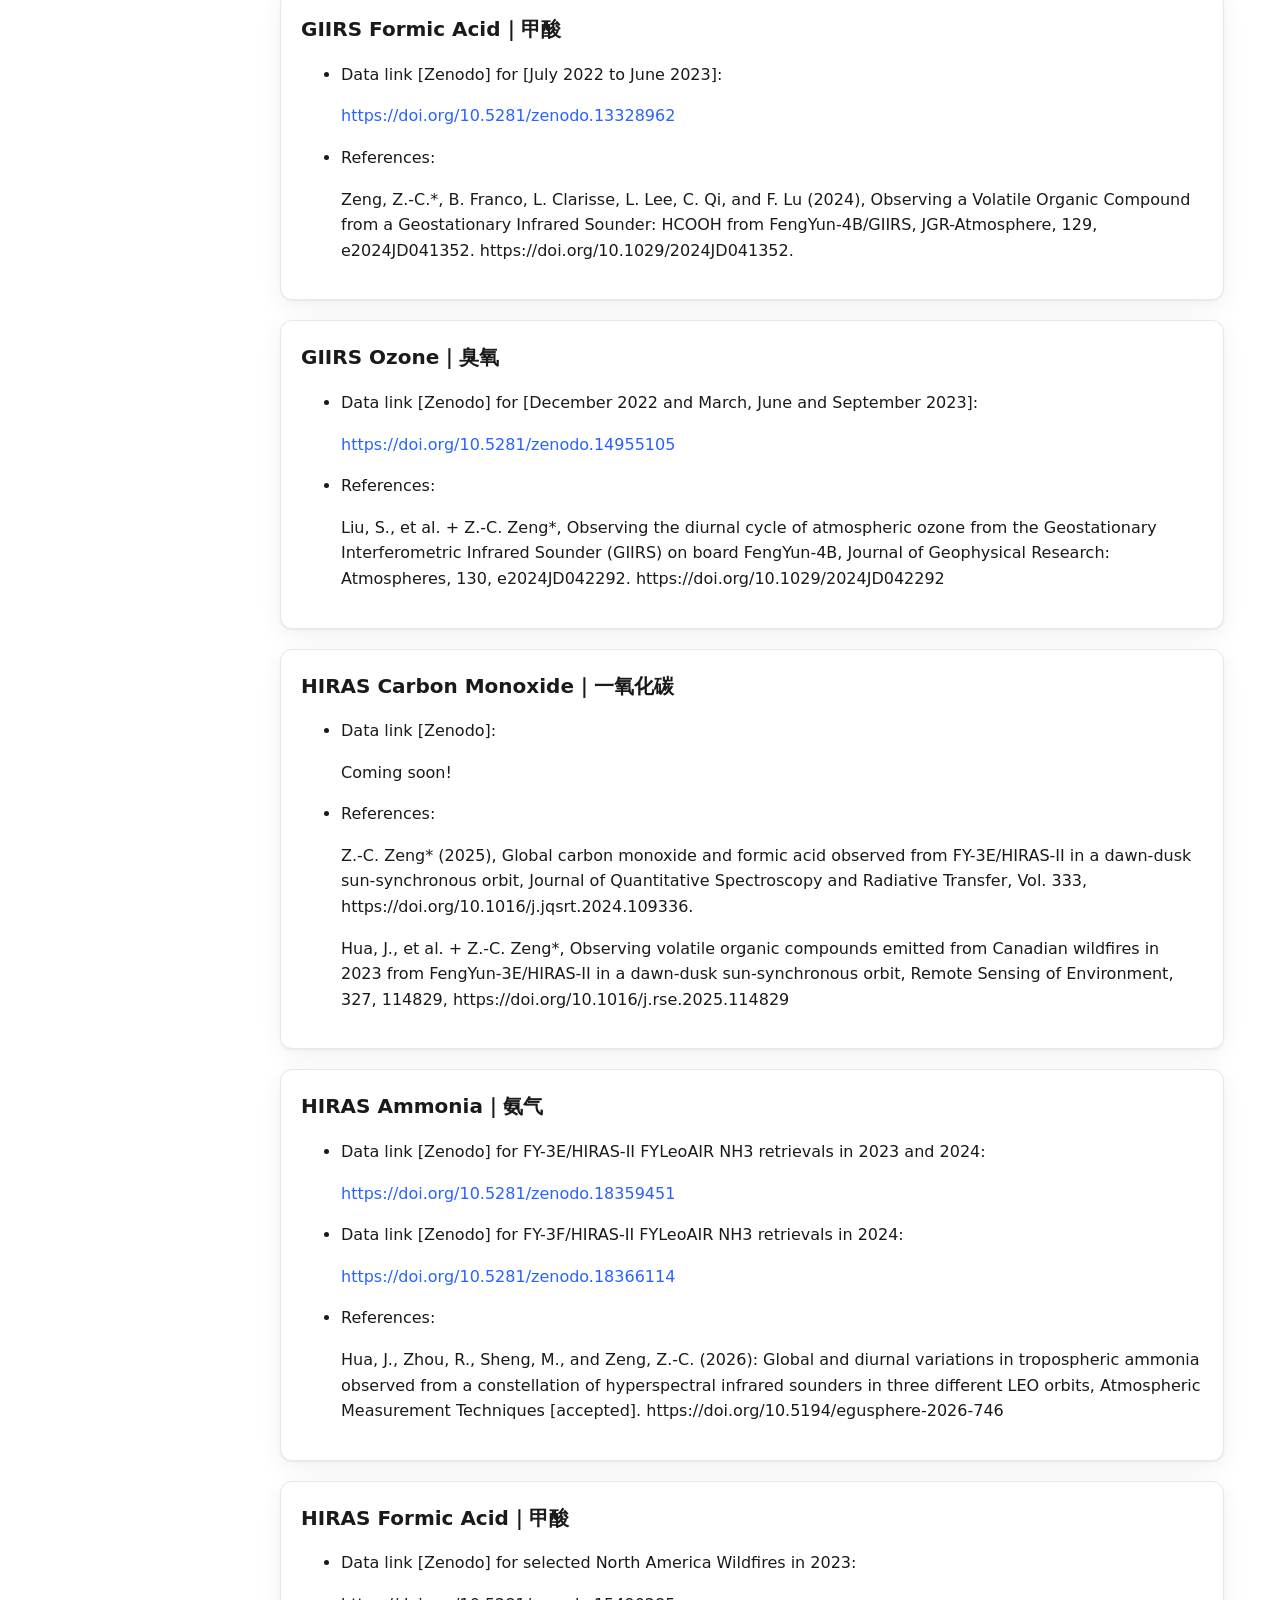
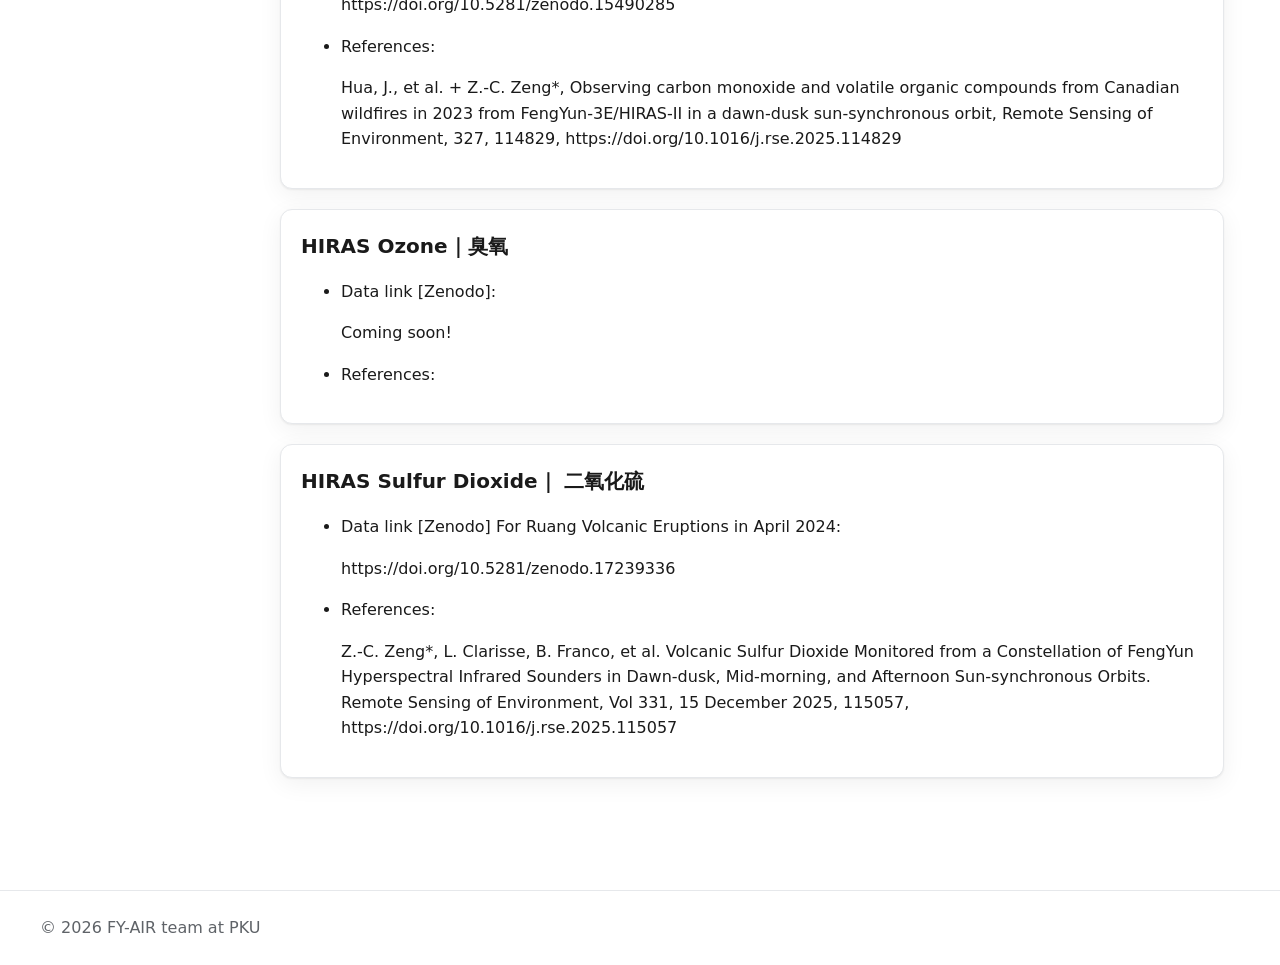
==== commit 27cd701d: "Update data.html" ====
--- a/data.html
+++ b/data.html
@@ -272,10 +272,12 @@
         <div class="box" id="hirasnh3">
           <h2>HIRAS Ammonia｜氨气</h2>
           <ul>
-            <li>Data link [Zenodo]:</li>
-            <p>Coming soon!</p>
-            <li>References:</li>
-            <p></p>
+            <li>Data link [Zenodo] for FY-3E/HIRAS-II FYLeoAIR NH3 retrievals in 2023 and 2024:</li>
+            <p><a href="https://doi.org/10.5281/zenodo.18359451">https://doi.org/10.5281/zenodo.18359451</a></p>
+            <li>Data link [Zenodo] for FY-3F/HIRAS-II FYLeoAIR NH3 retrievals in 2024:</li>
+            <p><a href="https://doi.org/10.5281/zenodo.18366114">https://doi.org/10.5281/zenodo.18366114</a></p>
+            <li>References:</li>
+            <p>Hua, J., Zhou, R., Sheng, M., and Zeng, Z.-C. (2026): Global and diurnal variations in tropospheric ammonia observed from a constellation of hyperspectral infrared sounders in three different LEO orbits, Atmospheric Measurement Techniques [accepted]. https://doi.org/10.5194/egusphere-2026-746</p>
           </ul>
         </div>
         <div class="box" id="hirashcooh">
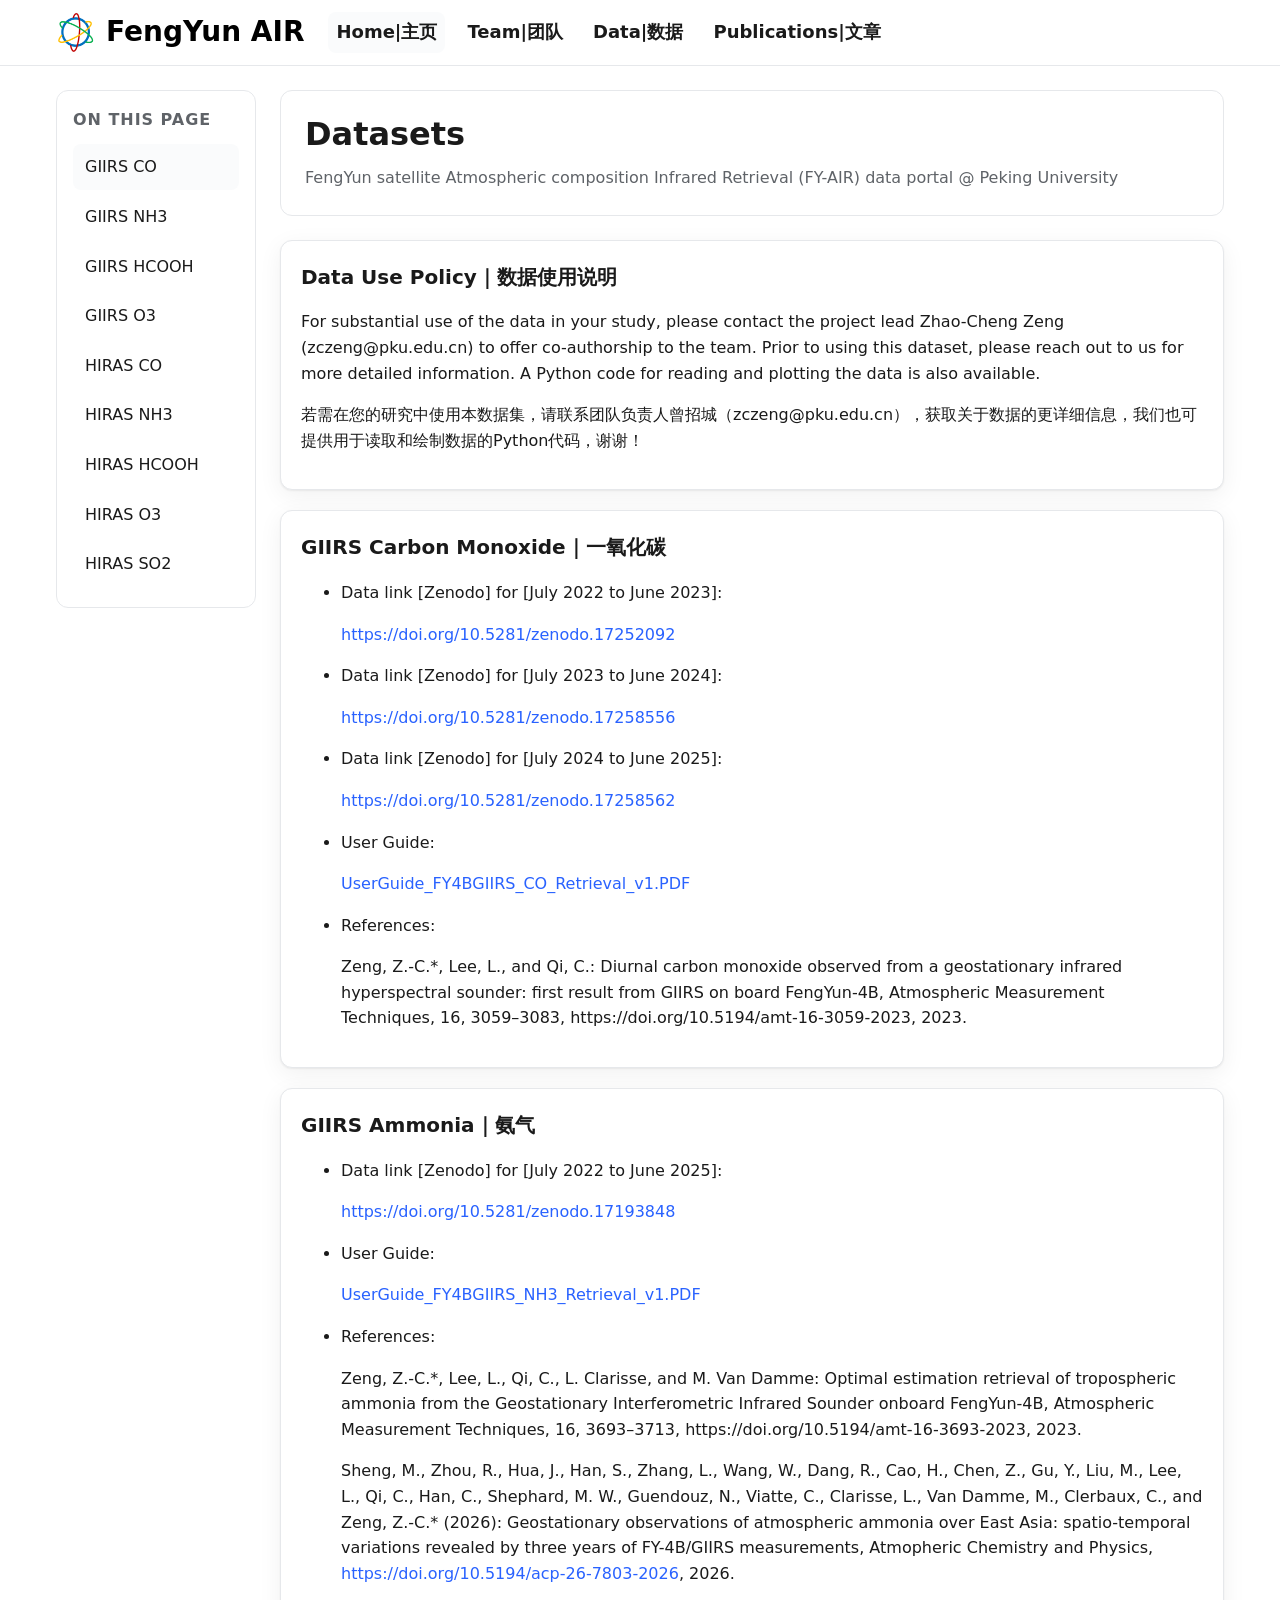
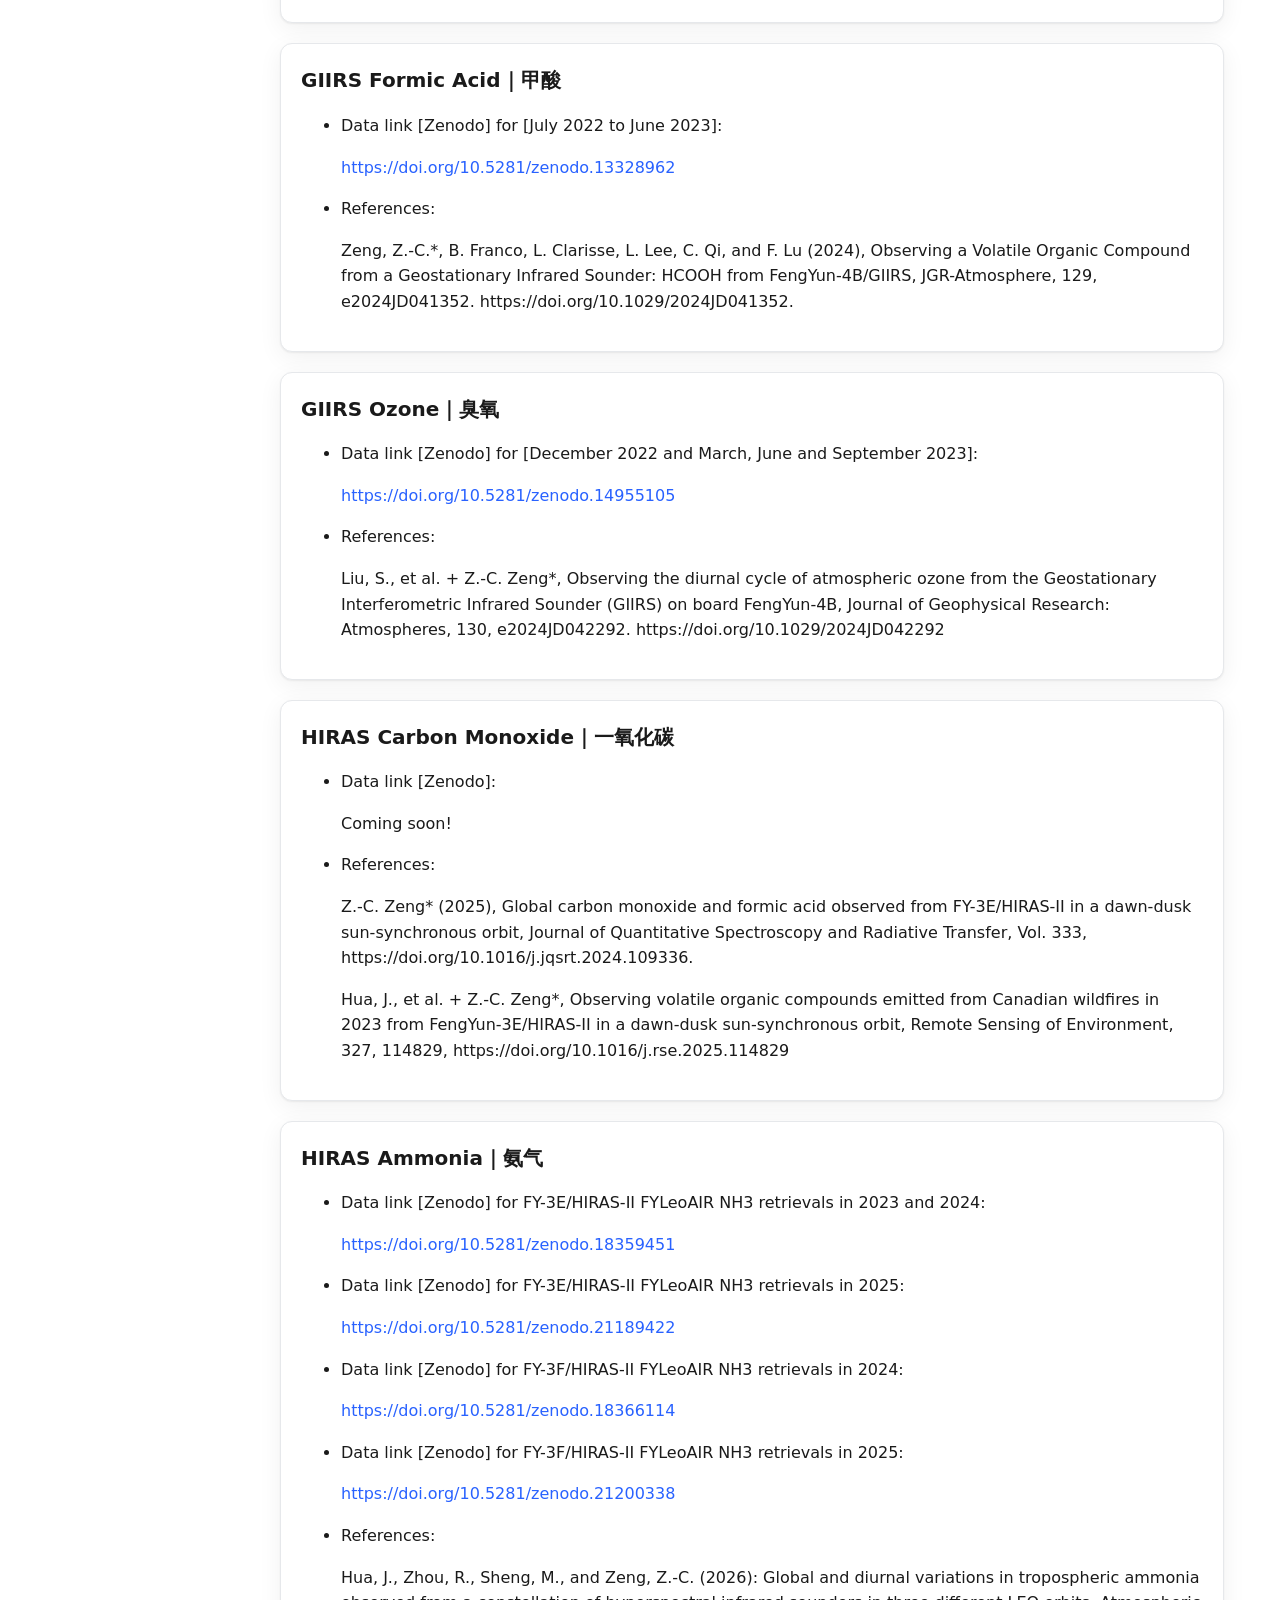
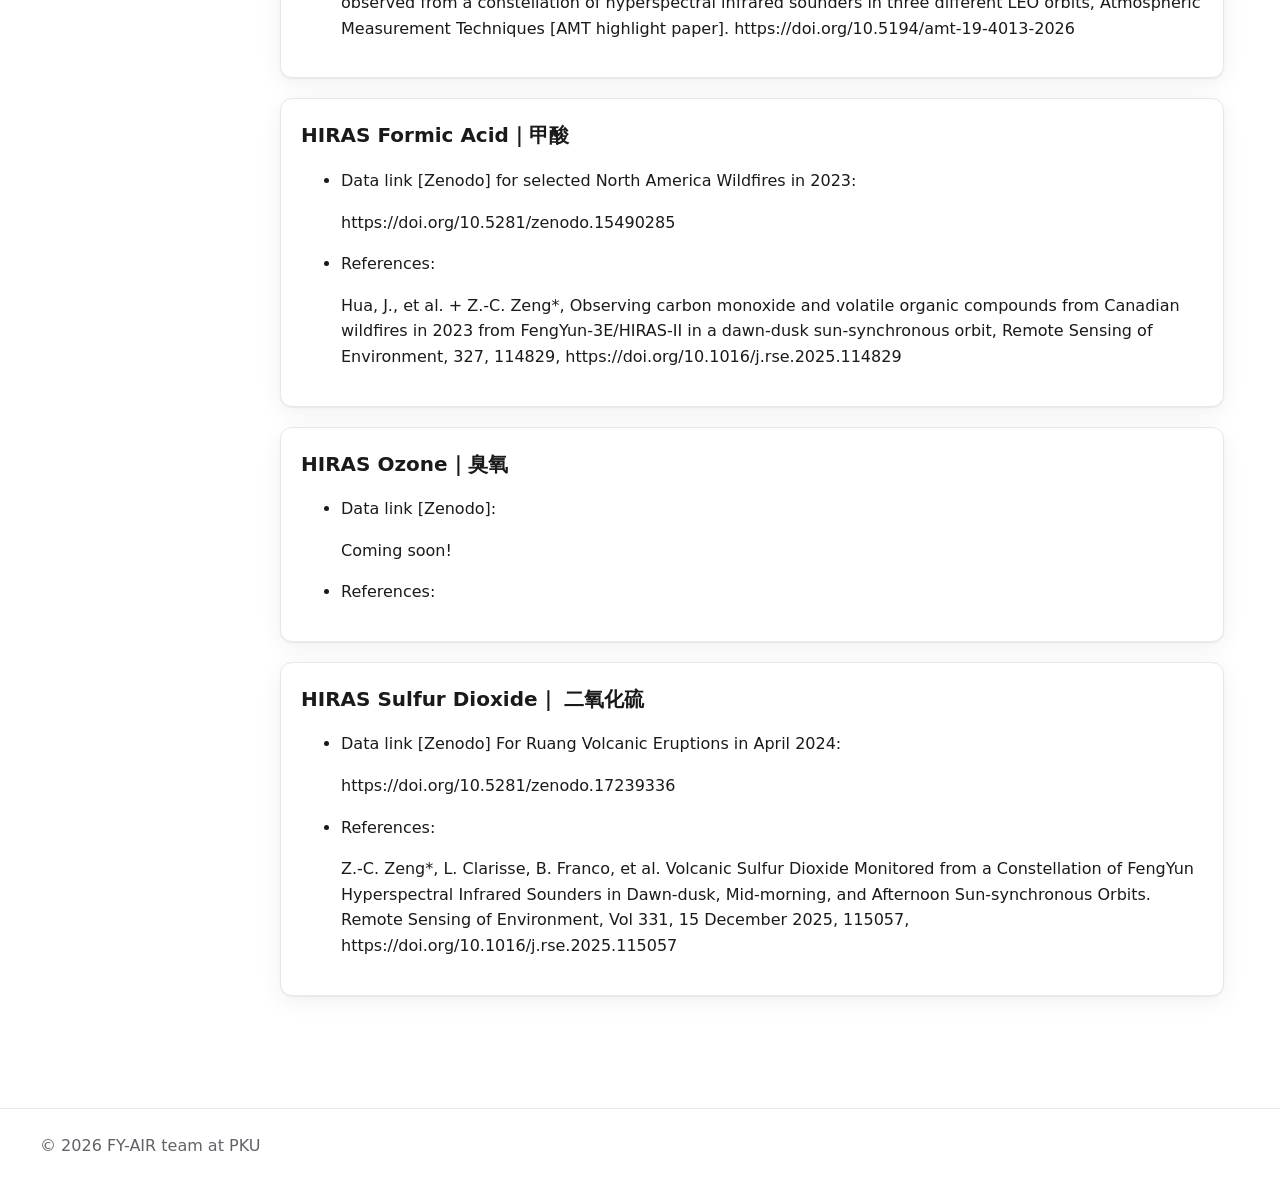
==== commit 32430246: "Update data.html" ====
--- a/data.html
+++ b/data.html
@@ -238,7 +238,7 @@
             <p><a href="doc/UserGuide_FY4BGIIRS_NH3_Retrieval_v1.PDF">UserGuide_FY4BGIIRS_NH3_Retrieval_v1.PDF</a></p>
             <li>References:</li>
             <p>Zeng, Z.-C.*, Lee, L., Qi, C., L. Clarisse, and M. Van Damme: Optimal estimation retrieval of tropospheric ammonia from the Geostationary Interferometric Infrared Sounder onboard FengYun-4B, Atmospheric Measurement Techniques, 16, 3693–3713, https://doi.org/10.5194/amt-16-3693-2023, 2023.</p>
-            <p>Nadir Guendouz, Camille Viatte, Zhao-Cheng Zeng, et al. Monitoring atmospheric ammonia from geostationary orbit: contributions of GIIRS-B and IRS remote sensors. ESS Open Archive . September 12, 2025. https://doi.org/10.22541/essoar.175767134.49615241/v1</p>
+            <p>Sheng, M., Zhou, R., Hua, J., Han, S., Zhang, L., Wang, W., Dang, R., Cao, H., Chen, Z., Gu, Y., Liu, M., Lee, L., Qi, C., Han, C., Shephard, M. W., Guendouz, N., Viatte, C., Clarisse, L., Van Damme, M., Clerbaux, C., and Zeng, Z.-C.* (2026): Geostationary observations of atmospheric ammonia over East Asia: spatio-temporal variations revealed by three years of FY-4B/GIIRS measurements, Atmopheric Chemistry and Physics, <a href="https://doi.org/10.5194/acp-26-7803-2026">https://doi.org/10.5194/acp-26-7803-2026</a>, 2026.</p>
           </ul>
         </div>
         <div class="box" id="giirshcooh">
@@ -274,10 +274,14 @@
           <ul>
             <li>Data link [Zenodo] for FY-3E/HIRAS-II FYLeoAIR NH3 retrievals in 2023 and 2024:</li>
             <p><a href="https://doi.org/10.5281/zenodo.18359451">https://doi.org/10.5281/zenodo.18359451</a></p>
+            <li>Data link [Zenodo] for FY-3E/HIRAS-II FYLeoAIR NH3 retrievals in 2025:</li>
+            <p><a href="https://doi.org/10.5281/zenodo.21189422">https://doi.org/10.5281/zenodo.21189422</a></p>
             <li>Data link [Zenodo] for FY-3F/HIRAS-II FYLeoAIR NH3 retrievals in 2024:</li>
             <p><a href="https://doi.org/10.5281/zenodo.18366114">https://doi.org/10.5281/zenodo.18366114</a></p>
-            <li>References:</li>
-            <p>Hua, J., Zhou, R., Sheng, M., and Zeng, Z.-C. (2026): Global and diurnal variations in tropospheric ammonia observed from a constellation of hyperspectral infrared sounders in three different LEO orbits, Atmospheric Measurement Techniques [accepted]. https://doi.org/10.5194/egusphere-2026-746</p>
+            <li>Data link [Zenodo] for FY-3F/HIRAS-II FYLeoAIR NH3 retrievals in 2025:</li>
+            <p><a href="https://doi.org/10.5281/zenodo.21200338">https://doi.org/10.5281/zenodo.21200338</a></p>
+            <li>References:</li>
+            <p>Hua, J., Zhou, R., Sheng, M., and Zeng, Z.-C. (2026): Global and diurnal variations in tropospheric ammonia observed from a constellation of hyperspectral infrared sounders in three different LEO orbits, Atmospheric Measurement Techniques [AMT highlight paper]. https://doi.org/10.5194/amt-19-4013-2026</p>
           </ul>
         </div>
         <div class="box" id="hirashcooh">
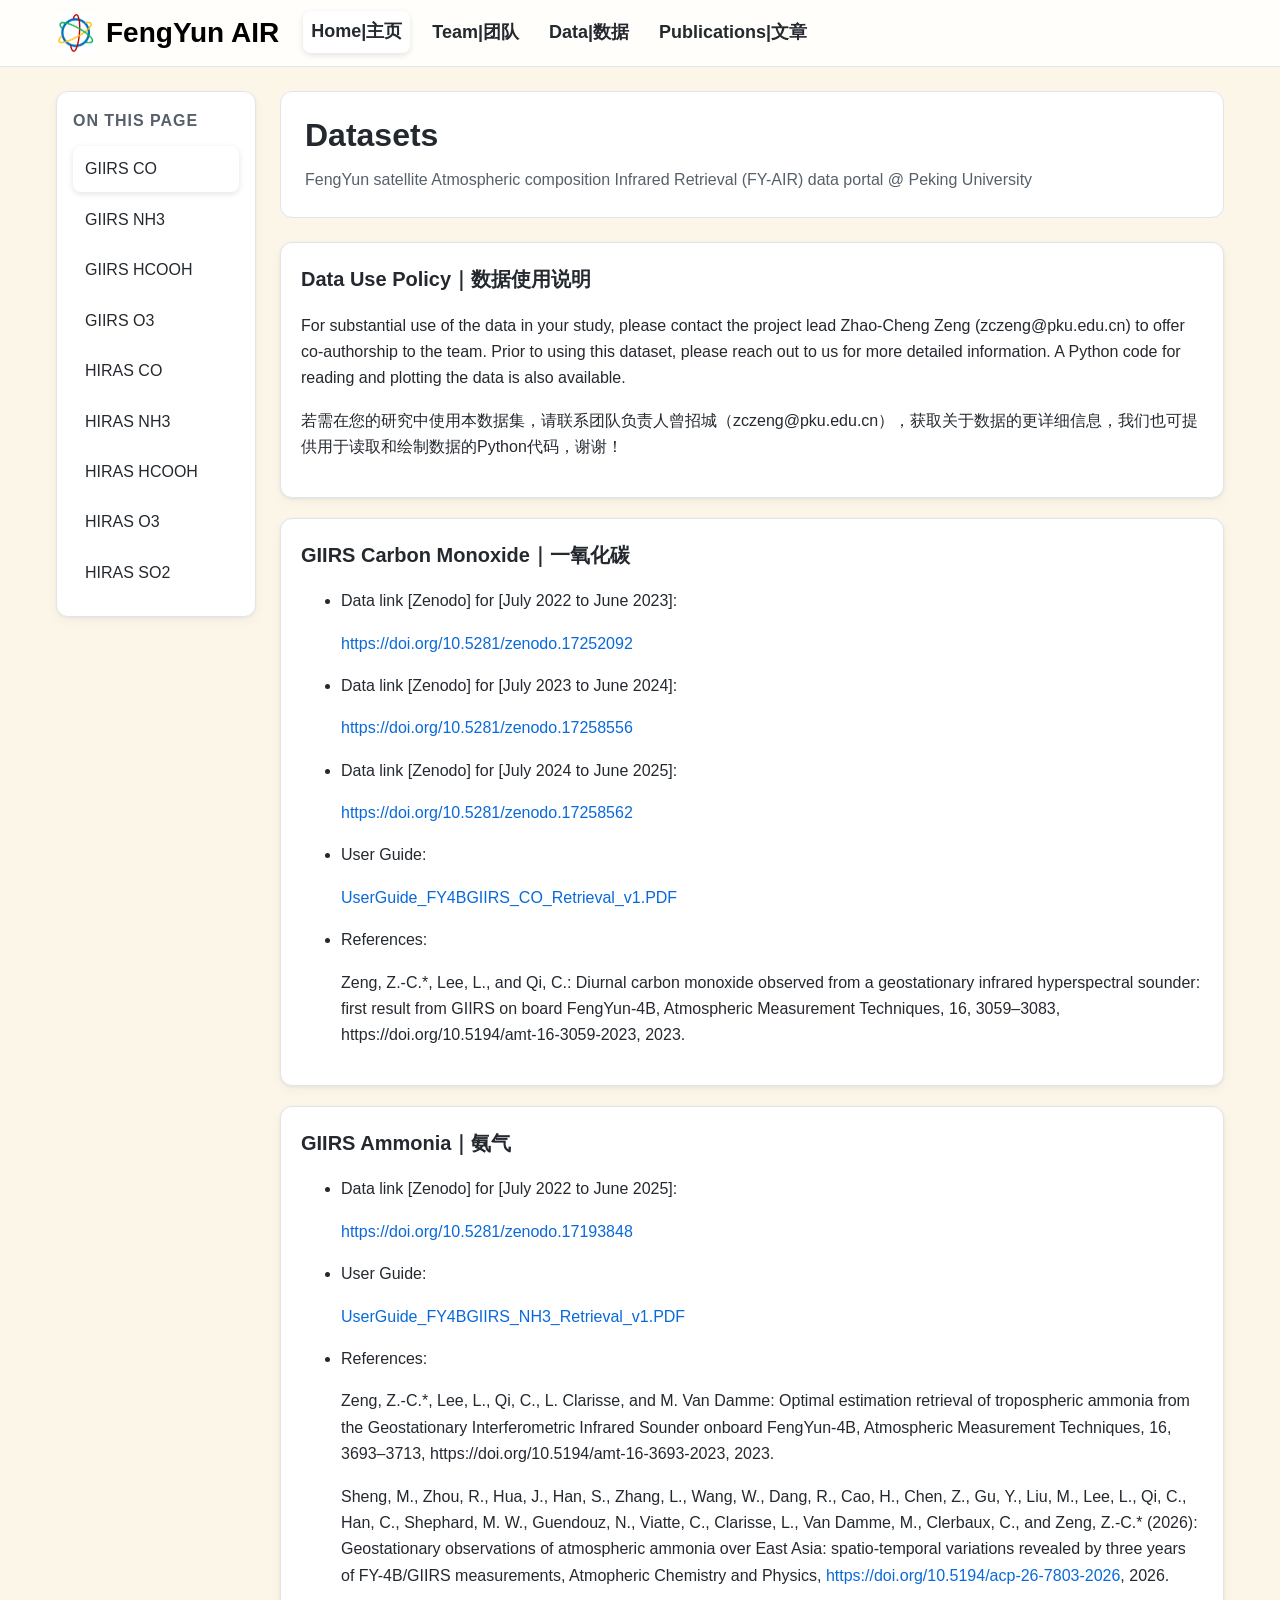
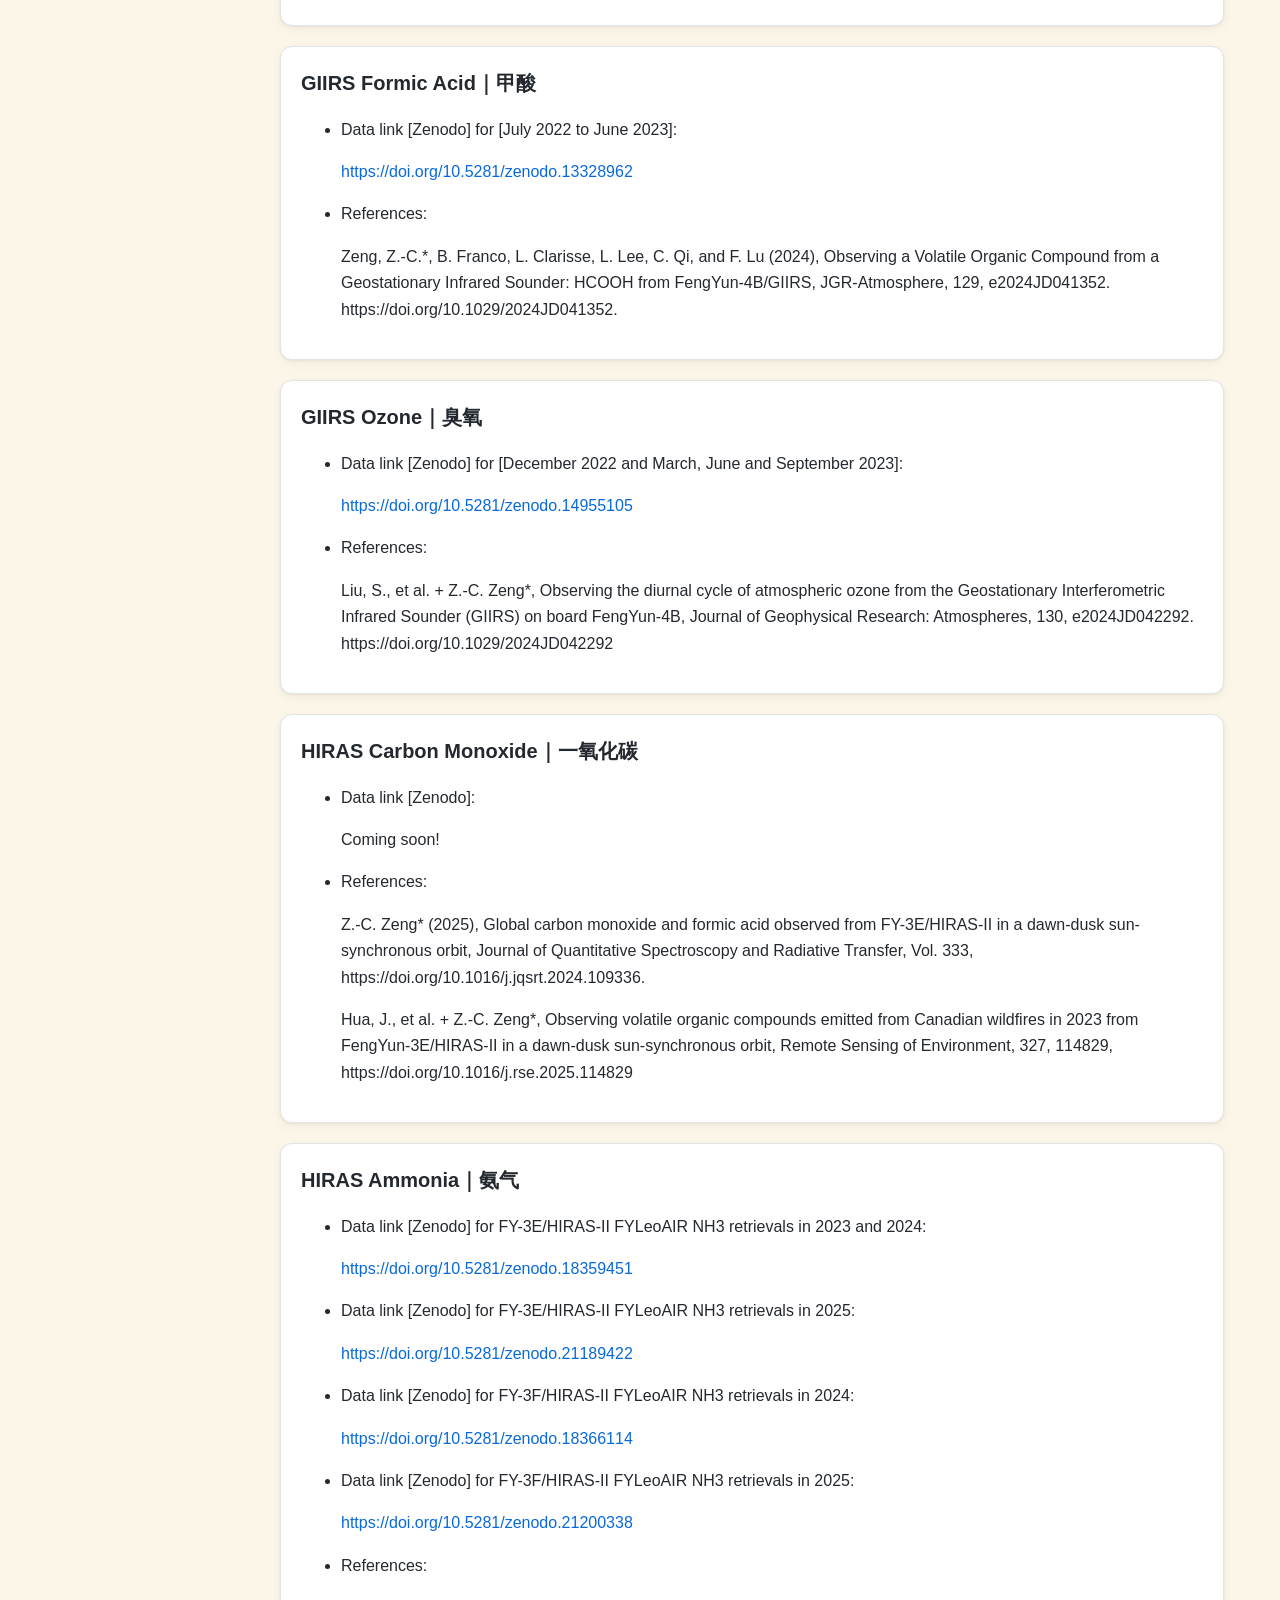
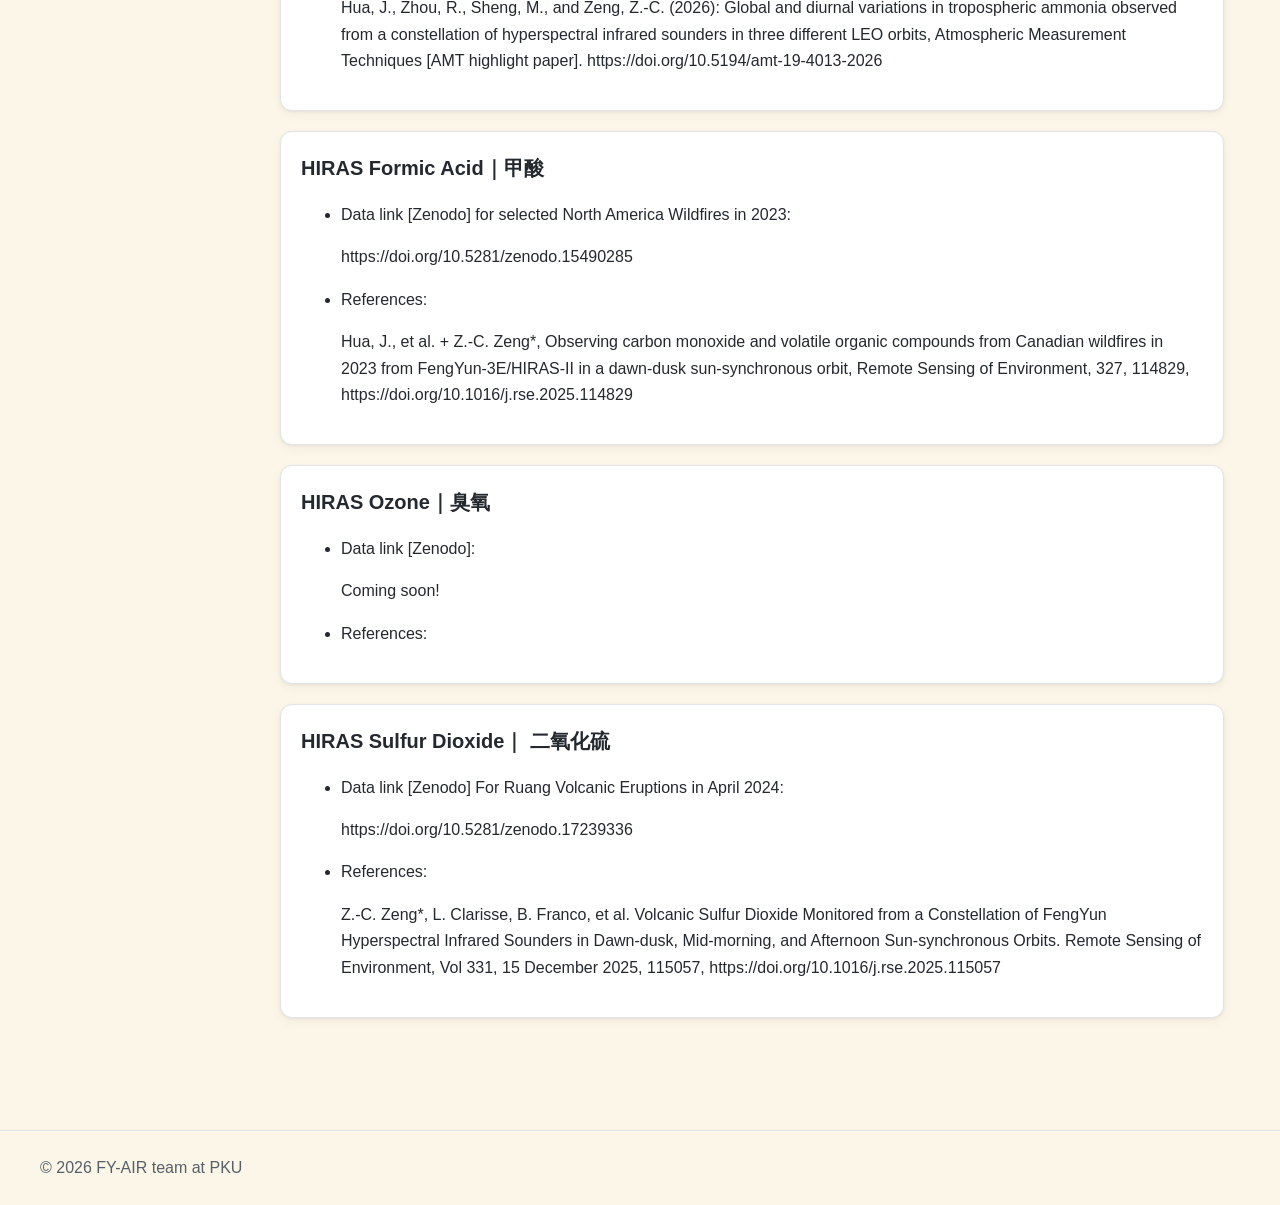
==== commit 6f1bdead: "Update data.html" ====
--- a/data.html
+++ b/data.html
@@ -5,30 +5,29 @@
   <meta name="viewport" content="width=device-width, initial-scale=1" />
   <title>FY-AIR</title>
   <meta name="description" content="FengYun satellite atmospheric composition" />
-  <style>
+    <style>
     :root {
-      --bg: #ffffff;
-      --text: #1a1a1a;
-      --muted: #5f6368;
-      --border: #e6e8eb;
-      --primary: #2962ff;
-      --primary-ink: #1030a6;
+      --bg: #fbf6e7;
+      --text: #24292f;
+      --muted: #57606a;
+      --border: #e1e4e8;
+      --primary: #0969da;
+      --primary-ink: #0550ae;
       --nav-bg: #ffffff;
-      --nav-blur: rgba(255,255,255,0.8);
+      --nav-blur: rgba(255,255,255,0.85);
       --code-bg: #f6f8fa;
-      --card-bg: #fafbfc;
-      --shadow: 0 1px 2px rgba(0,0,0,.06), 0 6px 24px rgba(0,0,0,.06);
+      --card-bg: #ffffff;
+      --shadow: 0 1px 3px rgba(0,0,0,0.06), 0 4px 12px rgba(0,0,0,0.04);
       --radius: 12px;
       --sw: 1px;
       --content-max: 1200px;
       --sidebar-w: 200px;
     }
-
     *, *::before, *::after { box-sizing: border-box; }
     html, body { height: 100%; }
     body {
       margin: 0;
-      font: 16px/1.6 system-ui, -apple-system, Segoe UI, Roboto, Ubuntu, Cantarell, Noto Sans, "Helvetica Neue", Arial;
+      font: 16px/1.65 -apple-system, BlinkMacSystemFont, "Segoe UI", Roboto, Inter, Helvetica, Arial, sans-serif;
       color: var(--text);
       background: var(--bg);
       -webkit-font-smoothing: antialiased;
@@ -37,8 +36,13 @@
     img { max-width: 100%; display: block; }
     a { color: var(--primary); text-decoration: none; }
     a:hover { text-decoration: underline; }
+    .brand {
+      text-decoration: none;
+    }
+    .brand:hover {
+      text-decoration: none;
+    }
     code, pre { font-family: ui-monospace, SFMono-Regular, Menlo, Monaco, Consolas, "Liberation Mono", "Courier New", monospace; }
-
     .nav {
       position: sticky; top: 0; z-index: 50;
       backdrop-filter: saturate(1.2) blur(6px);
@@ -88,38 +92,67 @@
       z-index: 1;
     }
     .brand-title {
-      font-size: 28px;   /* larger than before (22px) */
+      font-size: 28px;
       font-weight: 700;
-      color: #000000;    /* pure black */
+      color: #000000;
     }
     .navlinks { display:flex; gap:14px; margin-left: 8px; }
-    .navlinks a { color: var(--text); padding:6px 8px; border-radius:8px; font-size: 18px; font-weight:600; }
-    .navlinks a[aria-current="page"], .navlinks a:hover { background: var(--card-bg); text-decoration:none; }
-
+    .navlinks a {
+      color: var(--text);
+      padding:6px 8px;
+      border-radius:8px;
+      font-size: 18px;
+      font-weight:600;
+      transition: all 0.22s ease; /* 平滑动画 */
+    }
+    .navlinks a[aria-current="page"],
+    .navlinks a:hover {
+      background: var(--card-bg);
+      text-decoration:none;
+      box-shadow: 0 2px 6px rgba(0,0,0,0.11); /* 加深阴影 */
+      transform: translateY(-1px); /* 轻微上浮 */
+    }
     .spacer { flex: 1; }
     .menu-btn { display:none; margin-left:4px; border: var(--sw) solid var(--border); background:#fff; border-radius:8px; padding:8px 10px; }
-
     .layout {
       max-width: var(--content-max);
       margin: 0 auto; padding: 24px 16px 64px;
       display: grid; grid-template-columns: var(--sidebar-w) 1fr;
       gap: 24px;
     }
-
     .sidebar {
       position: sticky; top: 64px; align-self: start; border: var(--sw) solid var(--border); border-radius: var(--radius); padding: 16px; background: #fff;
       height: max-content;
+      box-shadow: var(--shadow);
     }
     .sidebar h3 { margin: 0 0 12px; font-size: 16px; font-weight: 700; text-transform: uppercase; letter-spacing: .06em; color: var(--muted); }
     .snav { list-style: none; padding: 0; margin: 0; }
     .snav li { margin: 4px 0; }
-    .snav a { display: block; padding: 10px 12px; border-radius: 8px; color: var(--text); font-size: 16px; font-weight: 500; }
-    .snav a.active, .snav a:hover { background: var(--card-bg); text-decoration: none; }
-
+    .snav a {
+      display: block;
+      padding: 10px 12px;
+      border-radius: 8px;
+      color: var(--text);
+      font-size: 16px;
+      font-weight: 500;
+      transition: all 0.22s ease;
+    }
+    .snav a.active,
+    .snav a:hover {
+      background: var(--card-bg);
+      text-decoration: none;
+      box-shadow: 0 2px 6px rgba(0,0,0,0.11);
+      transform: translateY(-1px);
+    }
     .content { min-width: 0; }
     .hero {
       border: var(--sw) solid var(--border); border-radius: var(--radius); padding: 24px; background: #fff;
       display: grid; gap: 12px;
+      transition: transform 0.2s ease, box-shadow 0.2s ease;
+    }
+    .hero:hover {
+      transform: translateY(-2px);
+      box-shadow: 0 2px 6px rgba(0,0,0,0.08),0 8px 16px rgba(0,0,0,0.06);
     }
     .hero h1 { font-size: 32px; line-height: 1.2; margin: 0; }
     .hero p { margin: 0; color: var(--muted); }
@@ -131,7 +164,6 @@
     }
     .btn.primary { background: var(--primary); color:#fff; border-color: transparent; }
     .btn.primary:hover { filter: saturate(1.1) brightness(.98); }
-
     .three-boxes {
       margin-top: 24px;
       display: flex;
@@ -144,15 +176,18 @@
       background: #fff;
       padding: 20px;
       box-shadow: var(--shadow);
+      transition: transform 0.2s ease, box-shadow 0.2s ease;
+    }
+    .box:hover {
+      transform: translateY(-2px);
+      box-shadow: 0 2px 6px rgba(0,0,0,0.08),0 8px 16px rgba(0,0,0,0.06);
     }
     .box h2 {
       margin-top: 0;
       font-size: 20px;
     }
-
     footer { border-top: var(--sw) solid var(--border); margin-top: 48px; padding: 24px 16px; color: var(--muted); }
     .footwrap { max-width: var(--content-max); margin: 0 auto; display: grid; gap: 12px; }
-
     @media (max-width: 1100px) {
       .layout { grid-template-columns: 1fr; }
       .sidebar { position: static; }
@@ -160,7 +195,7 @@
       .sidebar { display: none; }
       .sidebar.open { display: block; }
     }
-  </style>
+    </style>
 </head>
 <body>
   <nav class="nav" aria-label="Main">
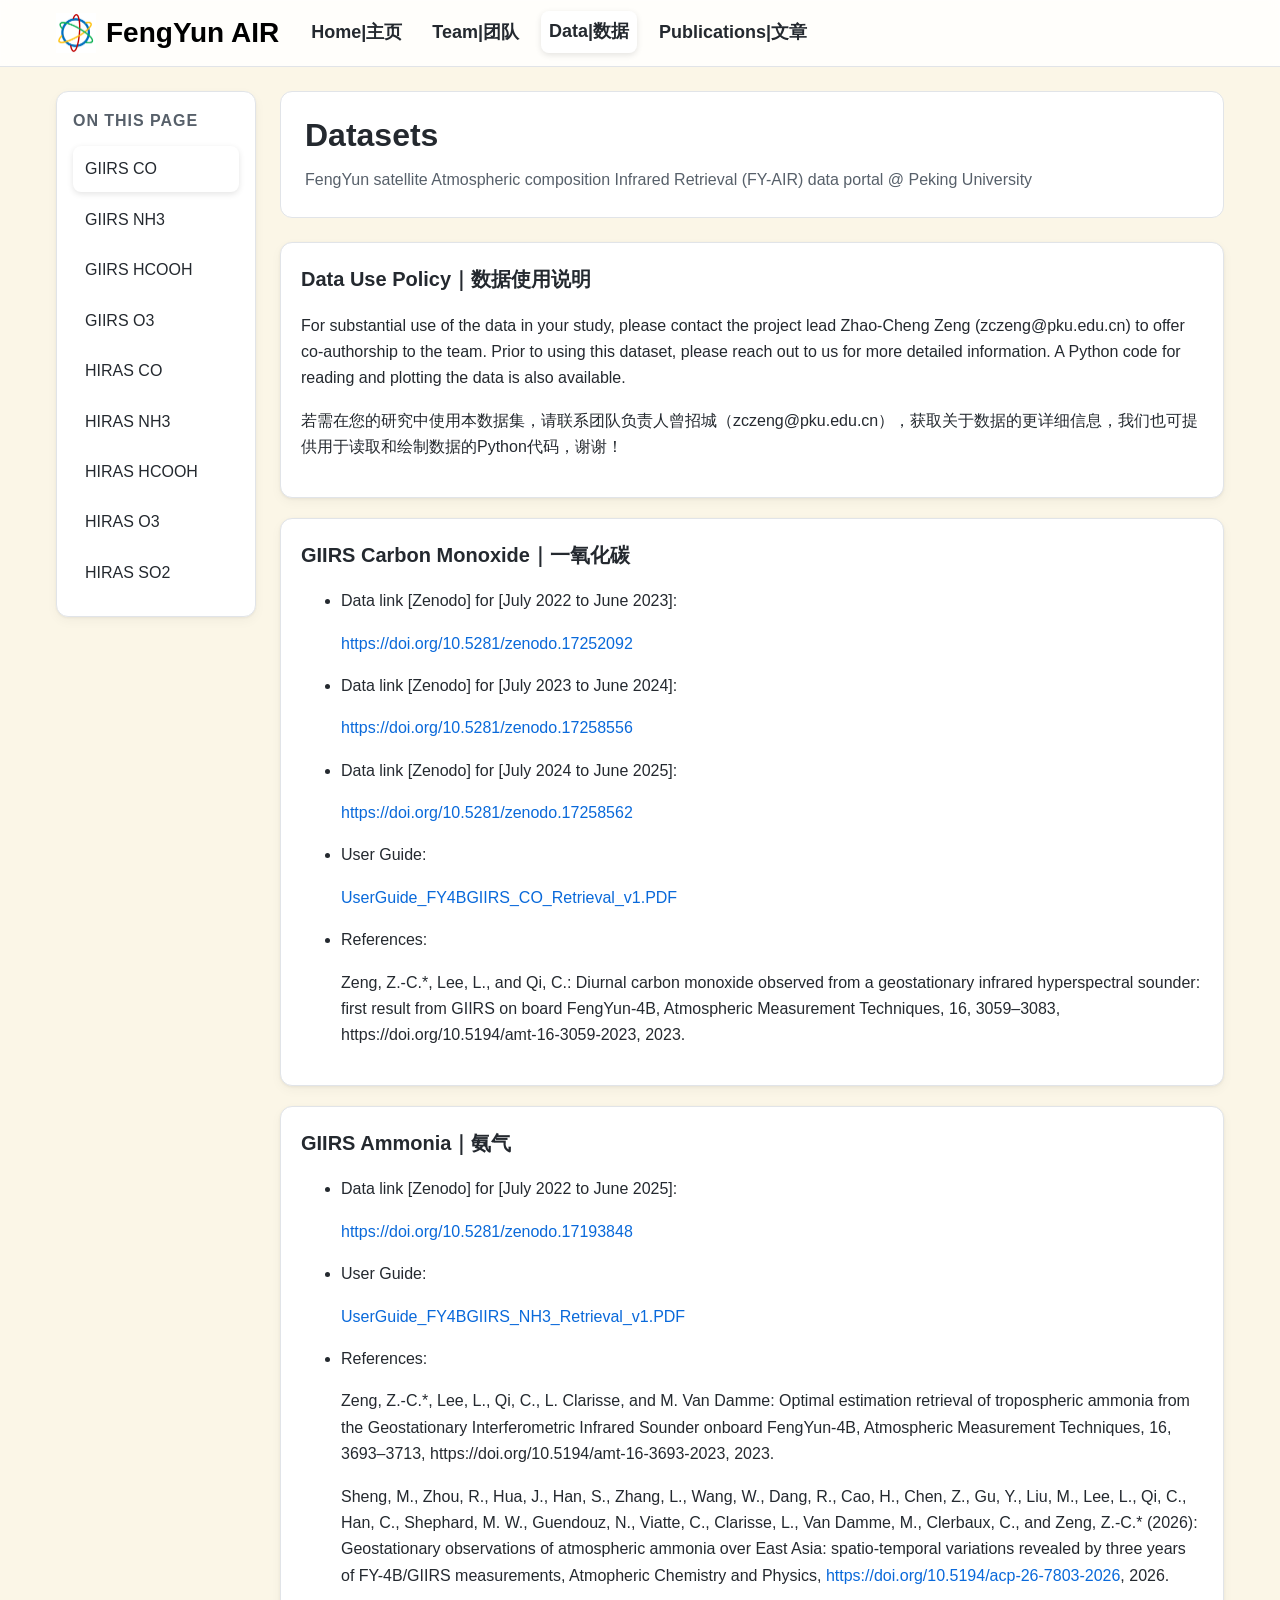
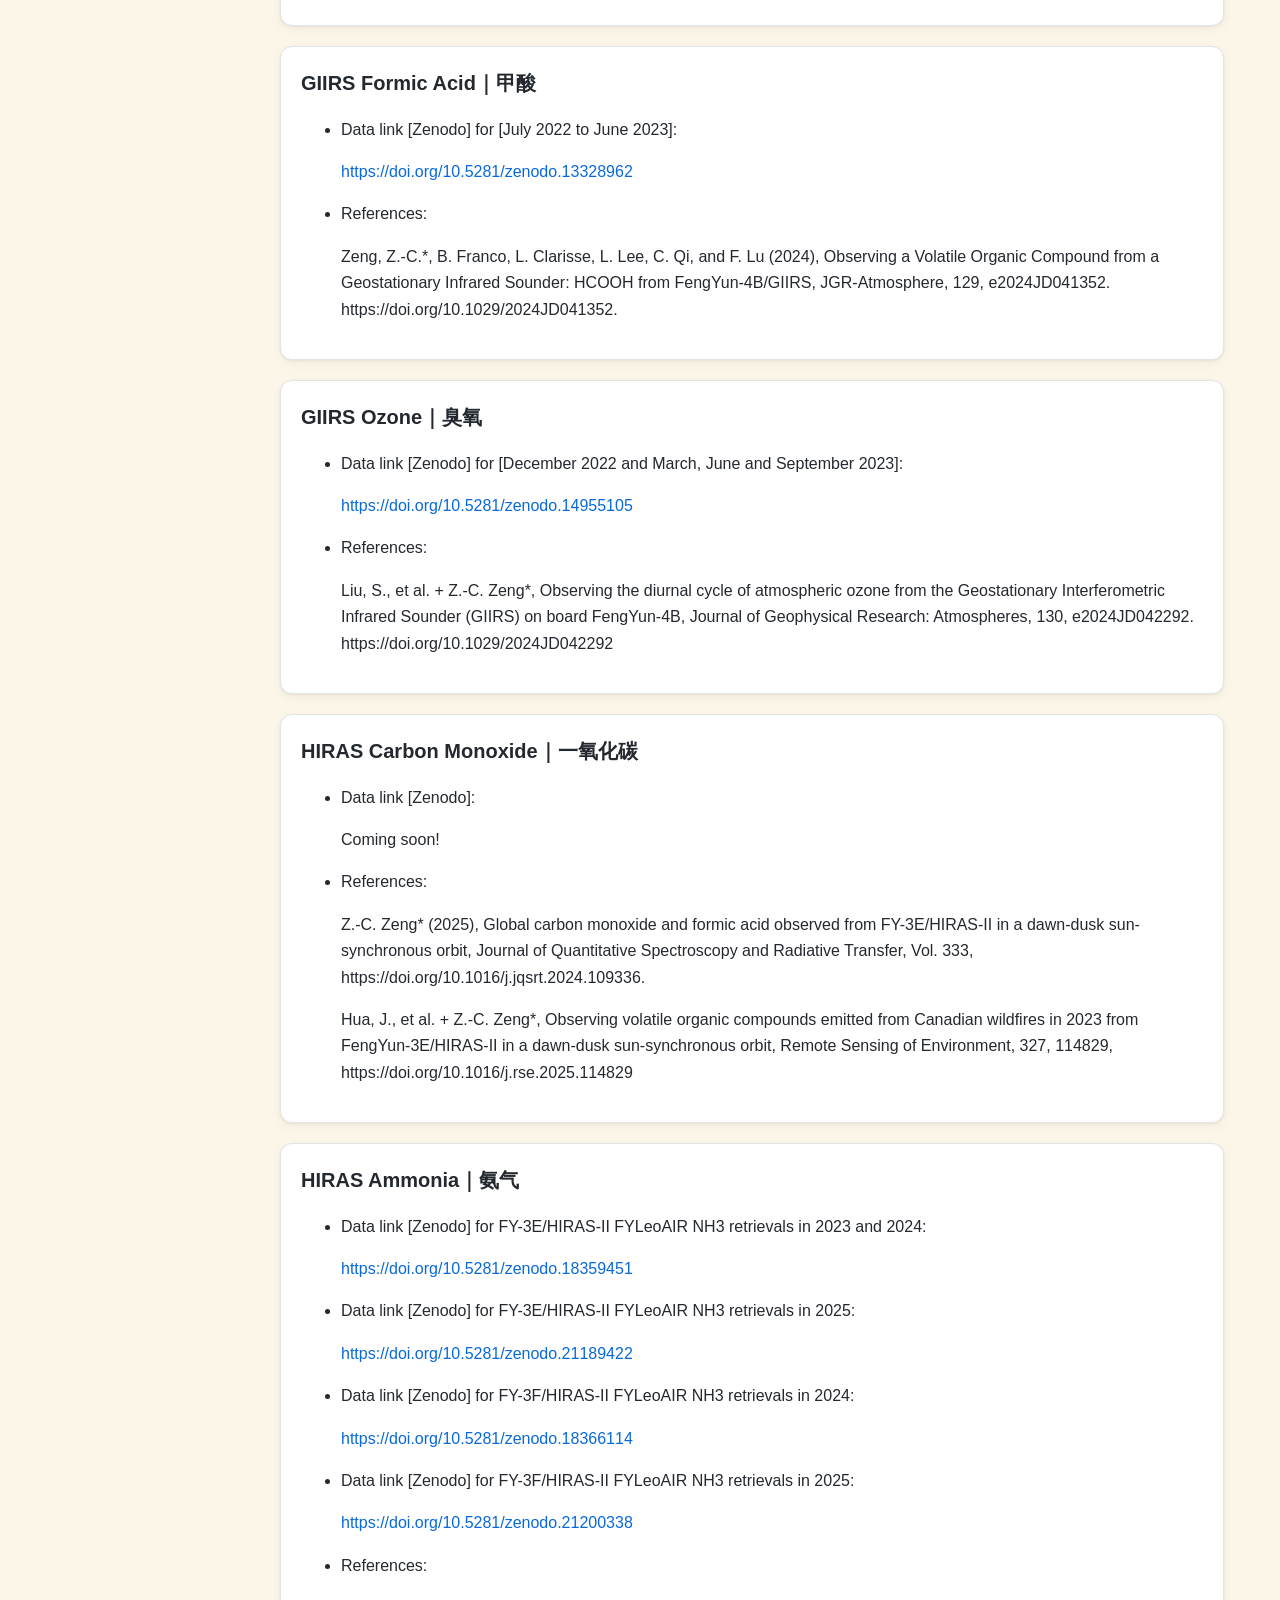
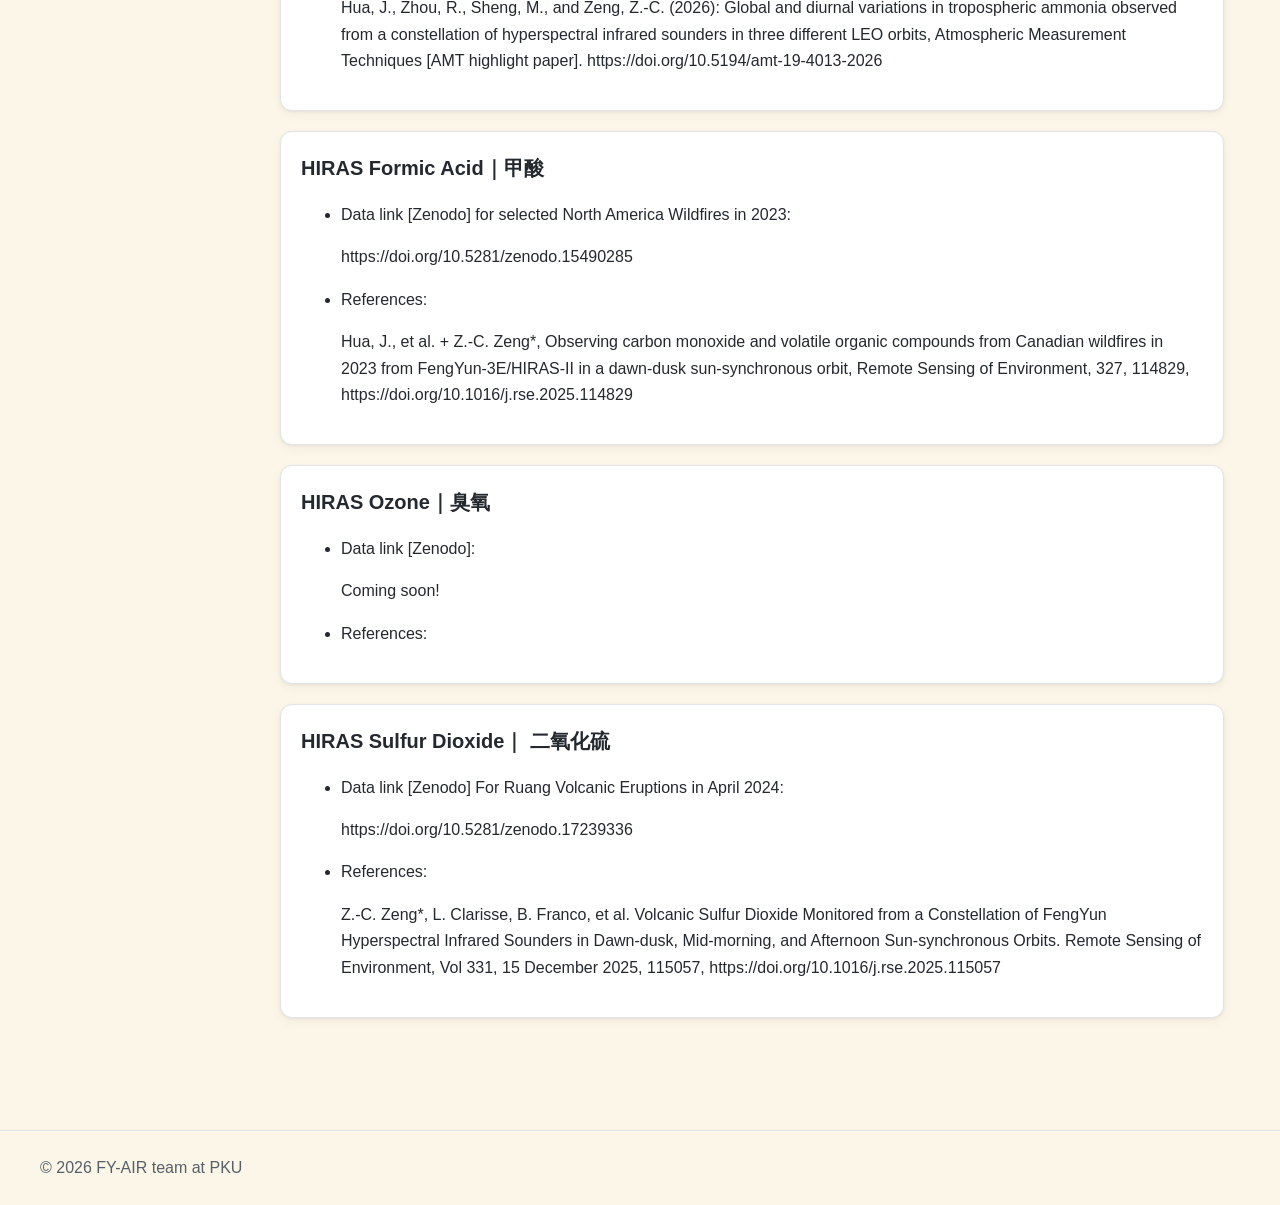
==== commit e2afe0fc: "Update data.html" ====
--- a/data.html
+++ b/data.html
@@ -206,9 +206,9 @@
         <span class="brand-title">FengYun AIR</span>
       </a>
       <div class="navlinks" role="navigation" aria-label="Primary">
-        <a href="index.html" aria-current="page">Home|主页</a>
+        <a href="index.html">Home|主页</a>
         <a href="team.html">Team|团队</a>
-        <a href="data.html">Data|数据</a>
+        <a href="data.html" aria-current="page">Data|数据</a>
         <a href="publications.html">Publications|文章</a>
       </div>
       <div class="spacer"></div>
